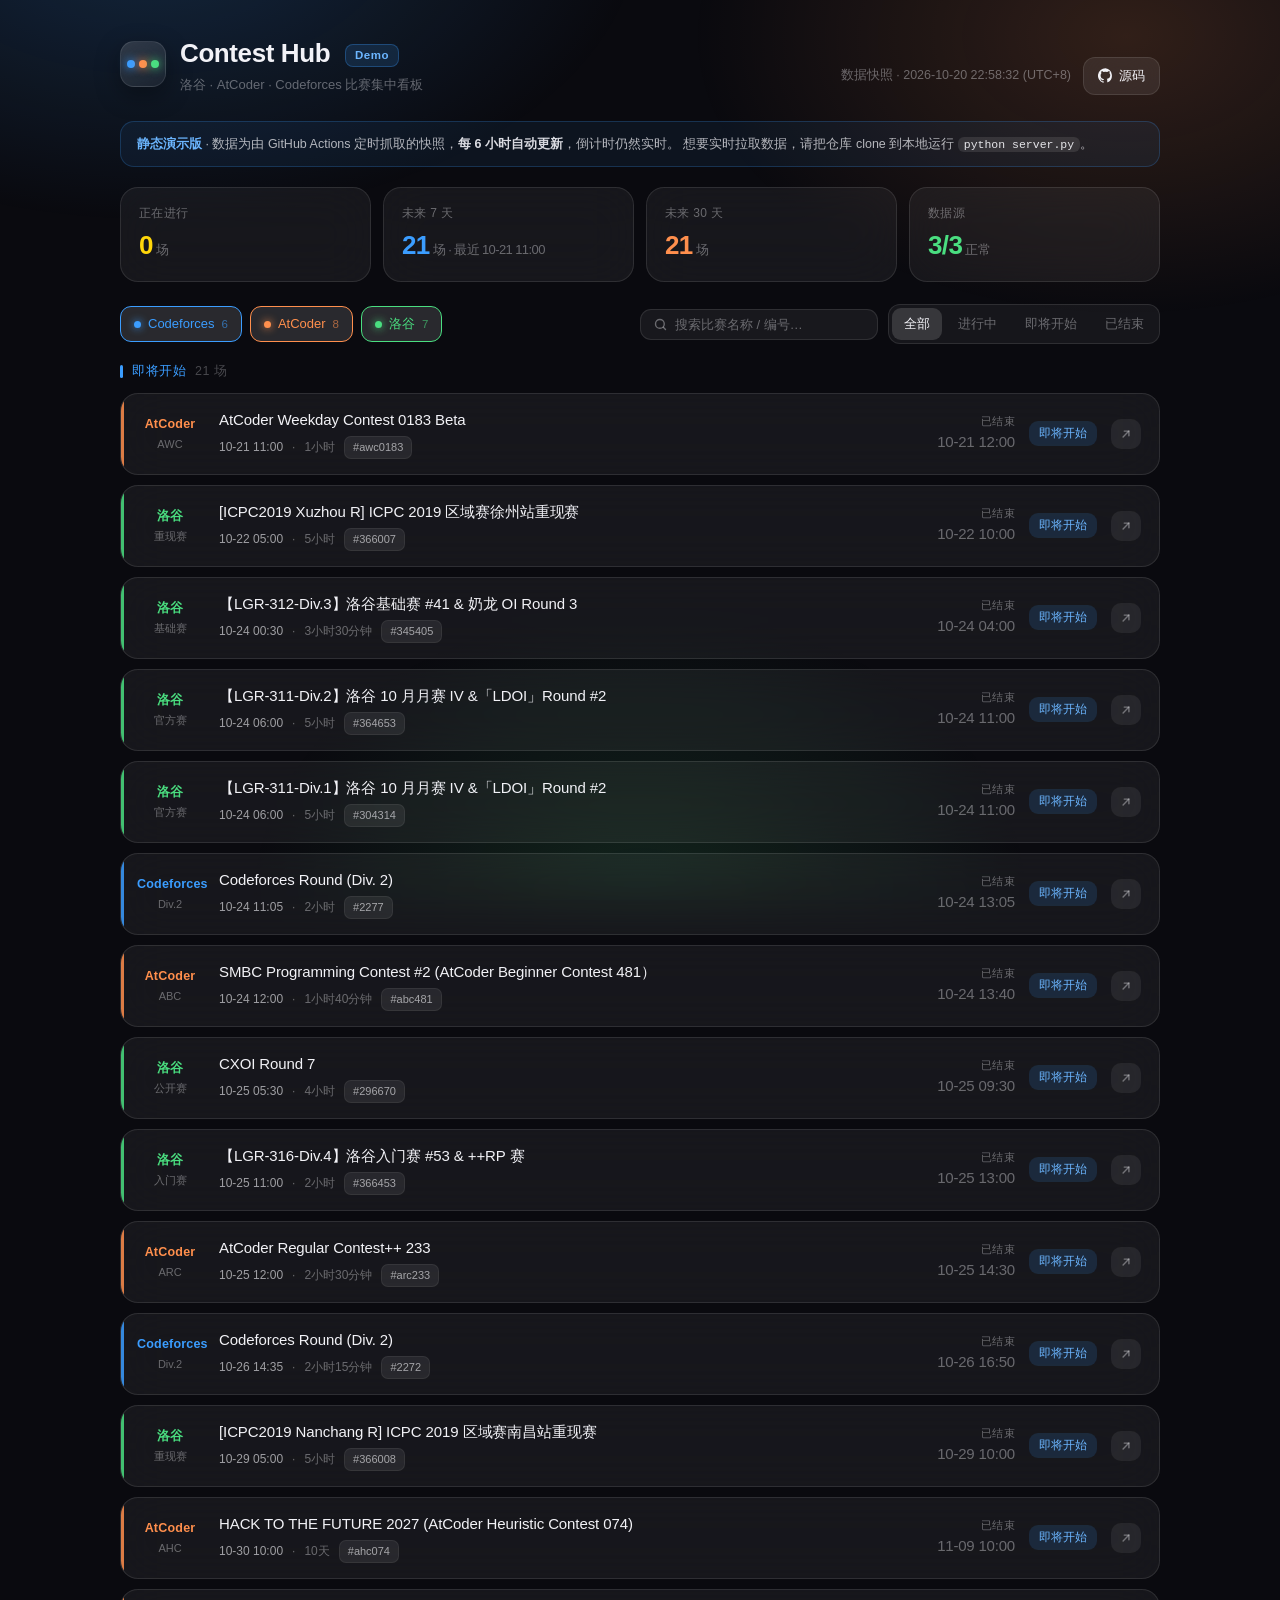
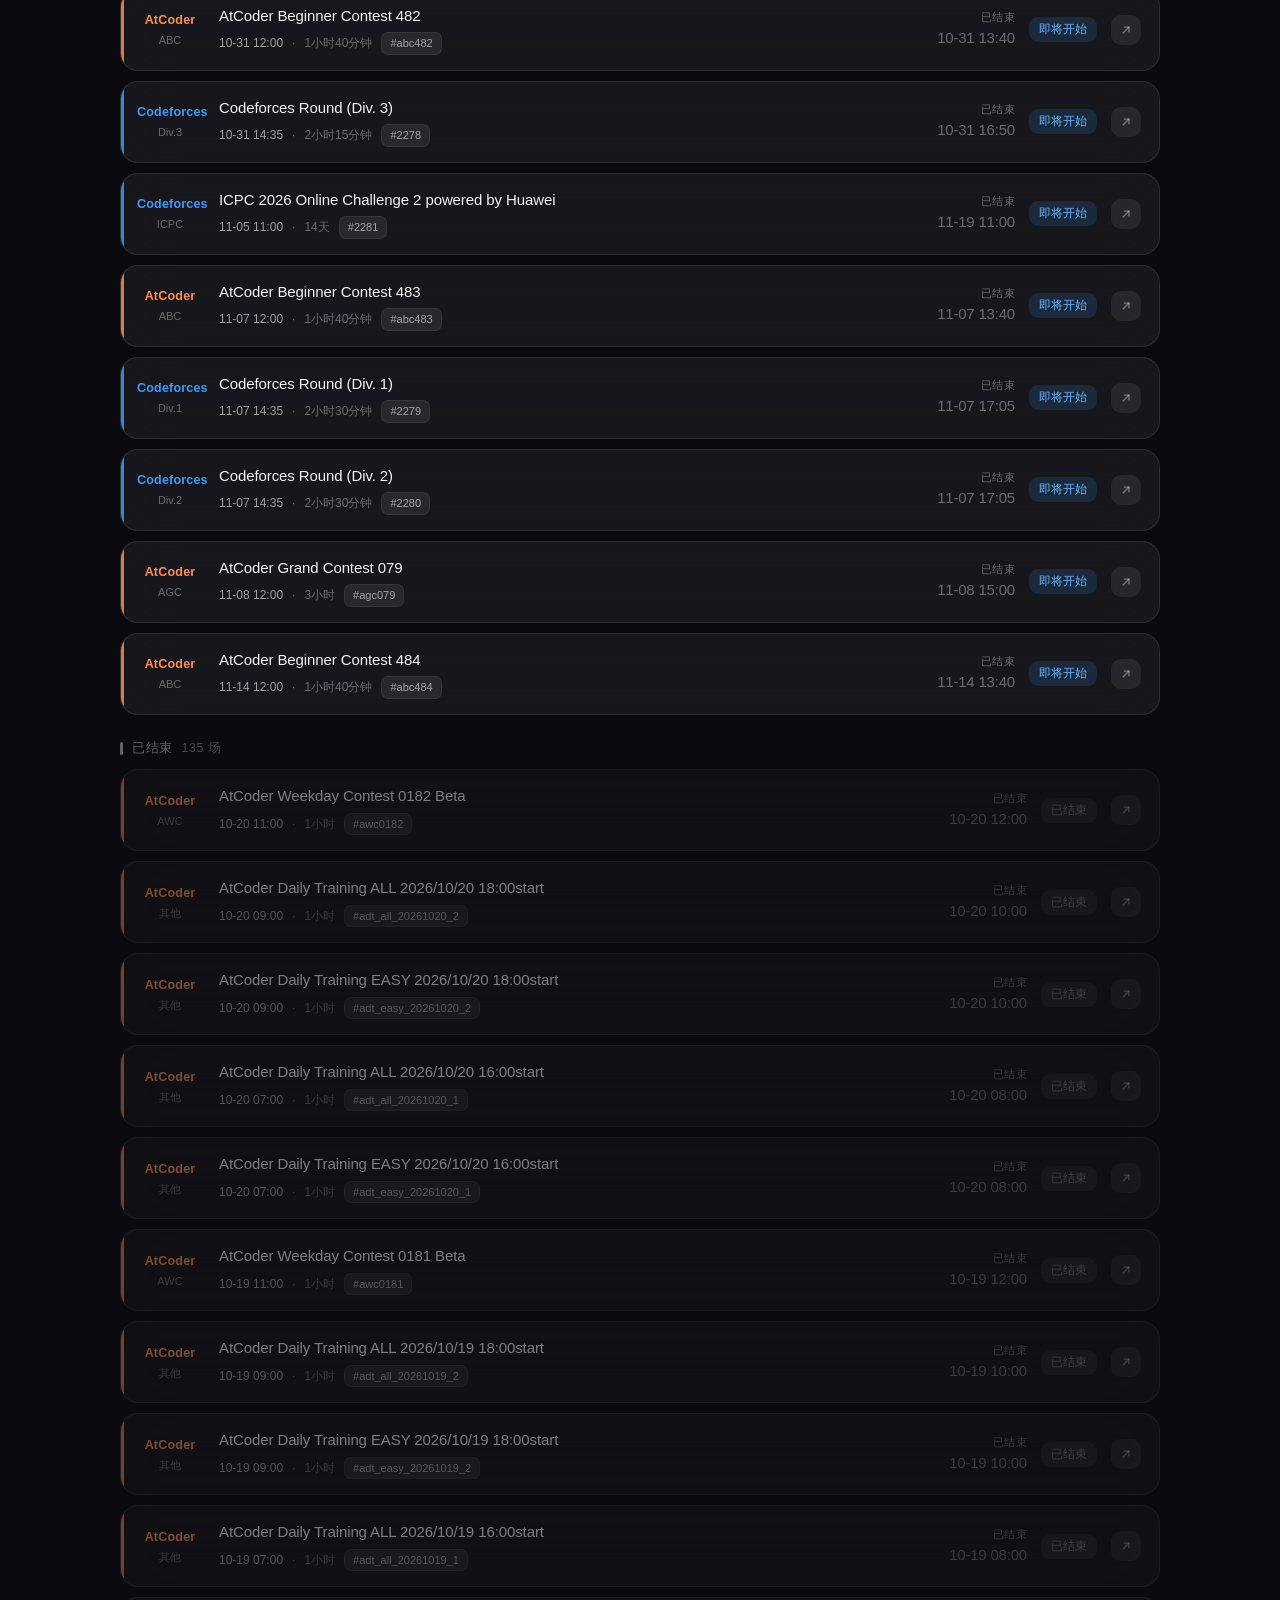
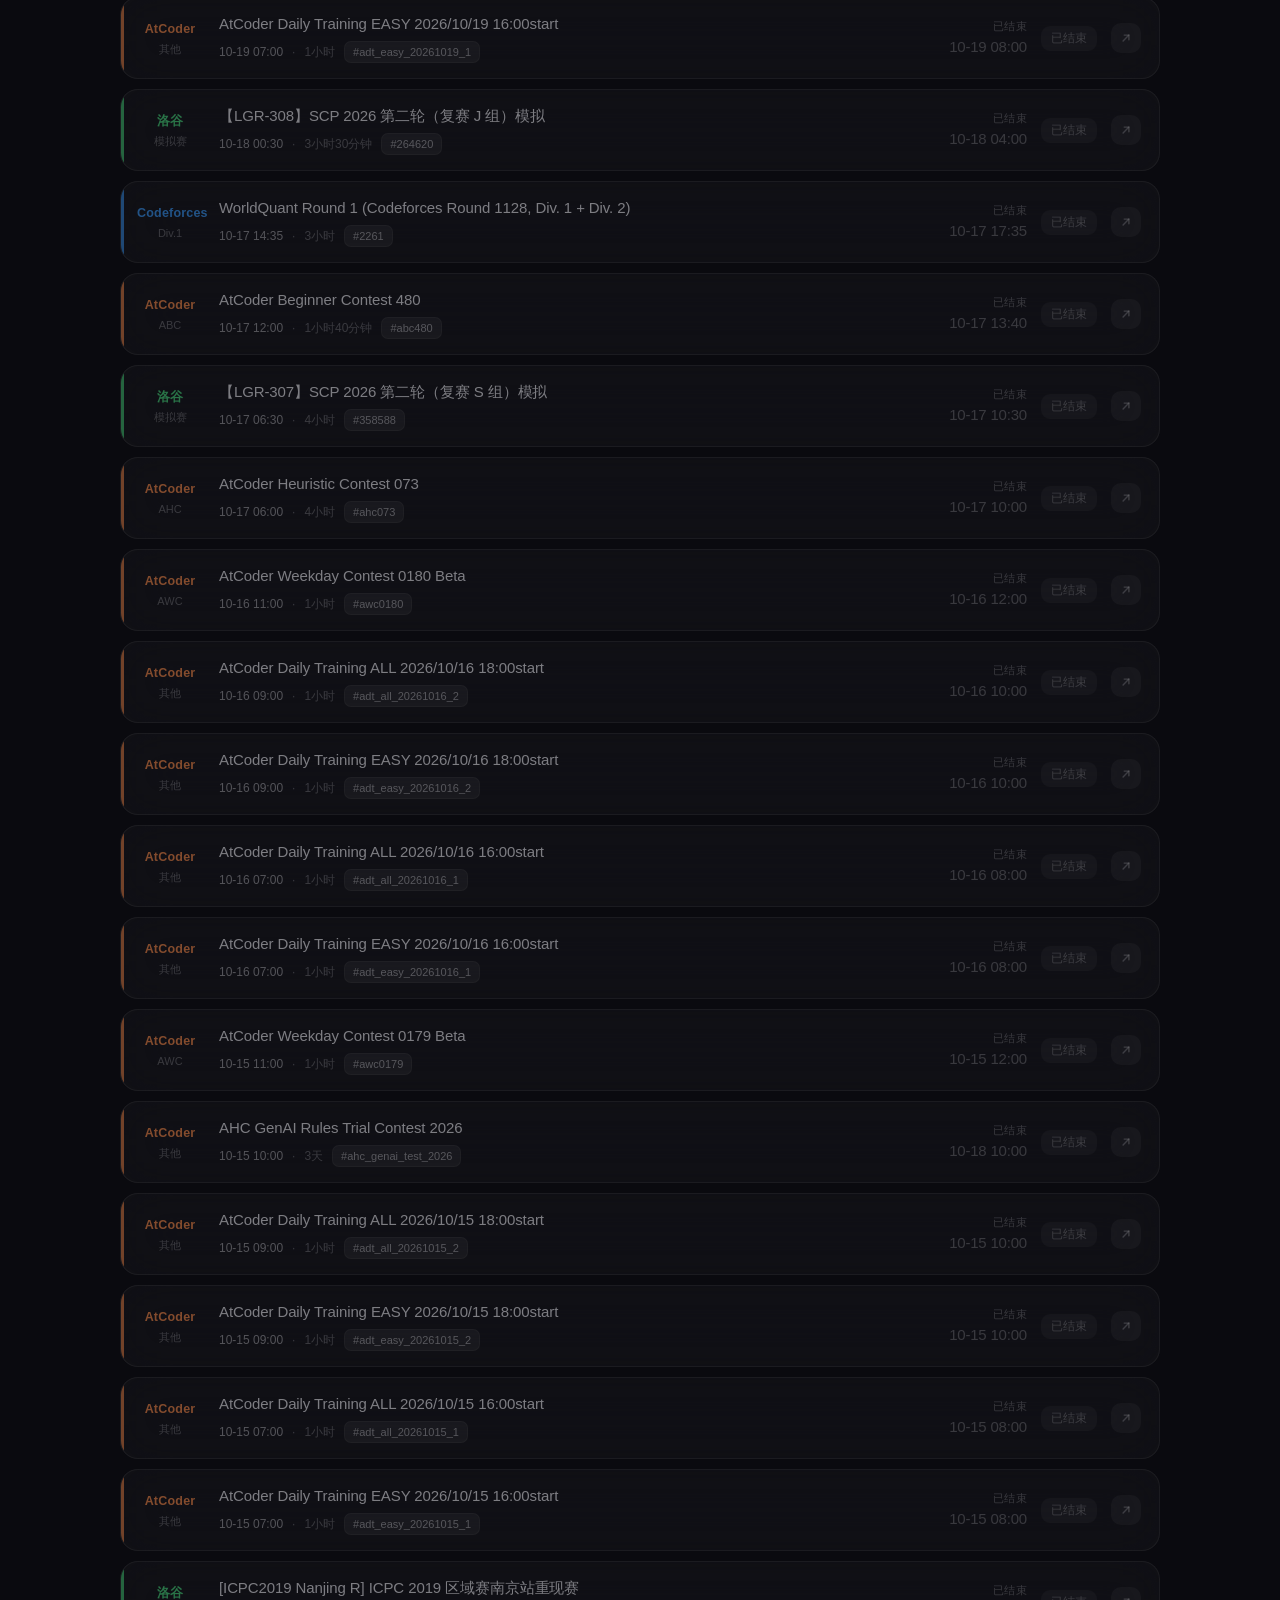
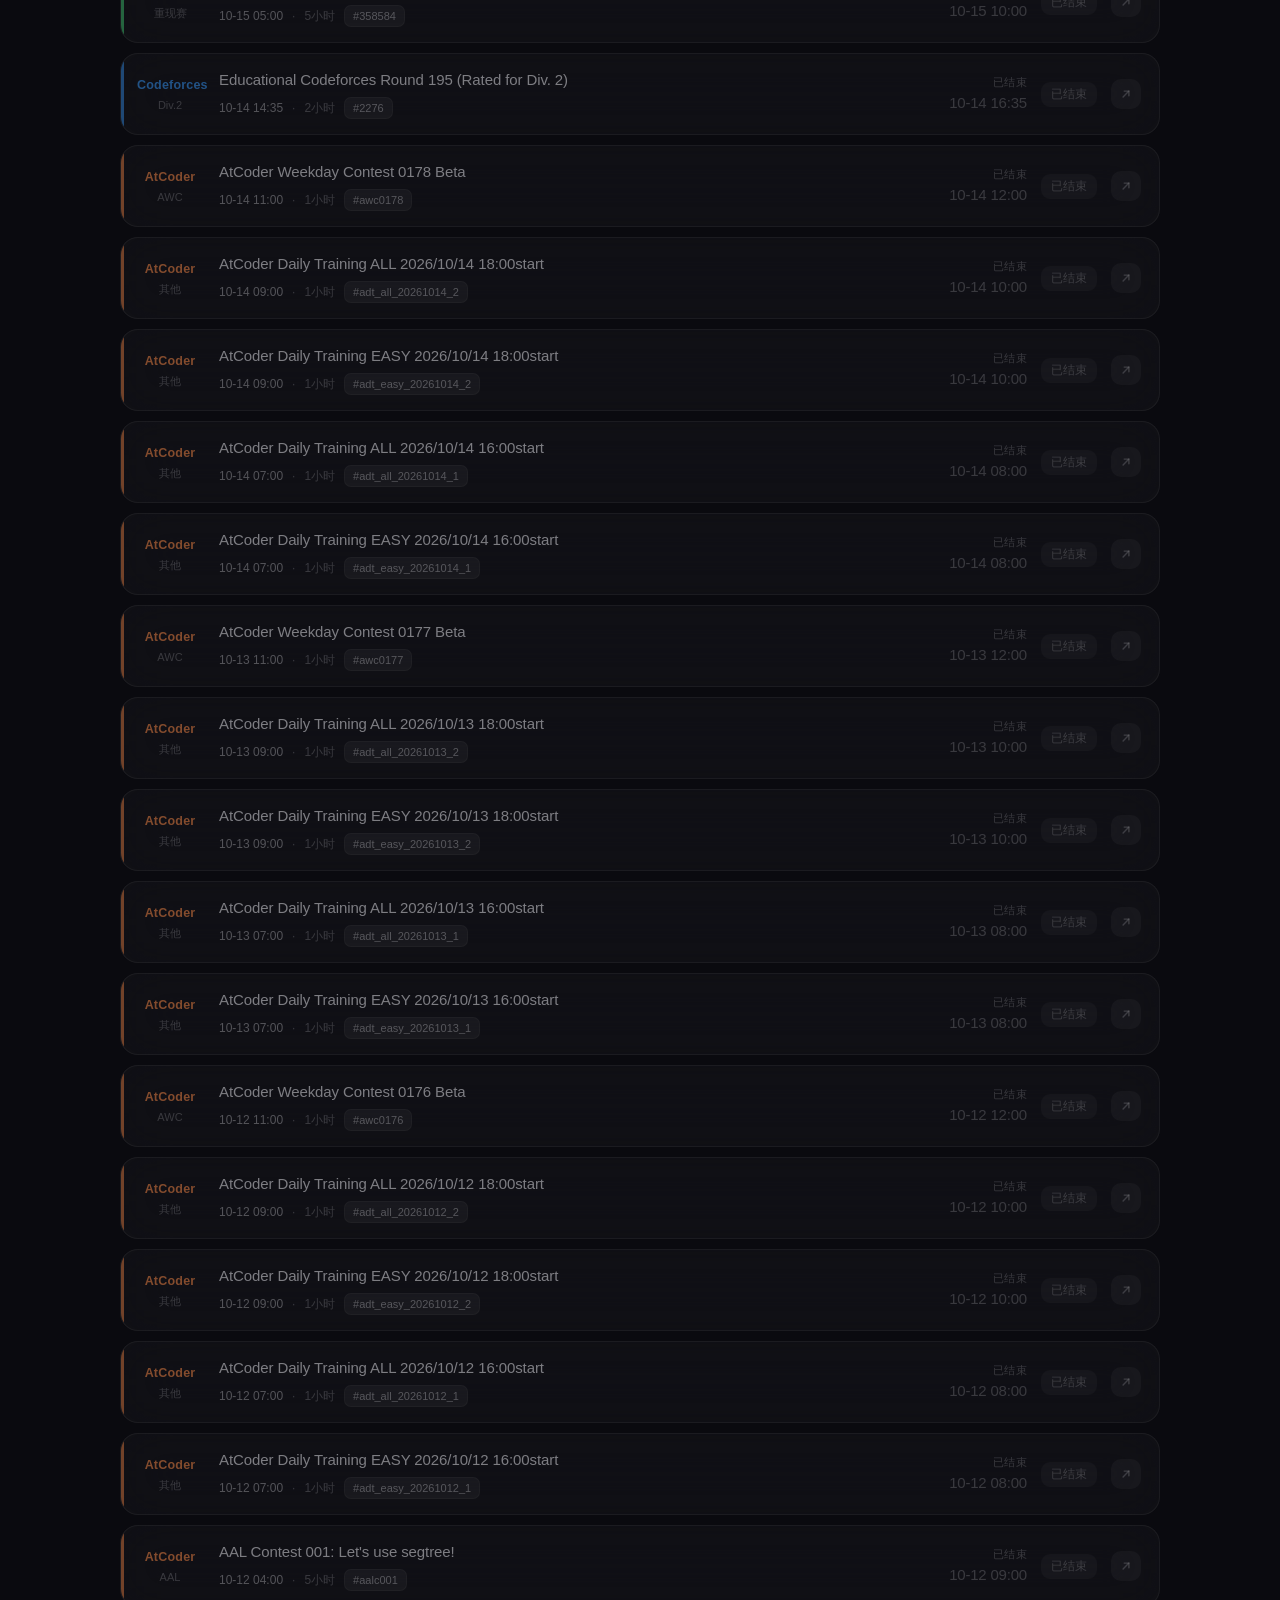
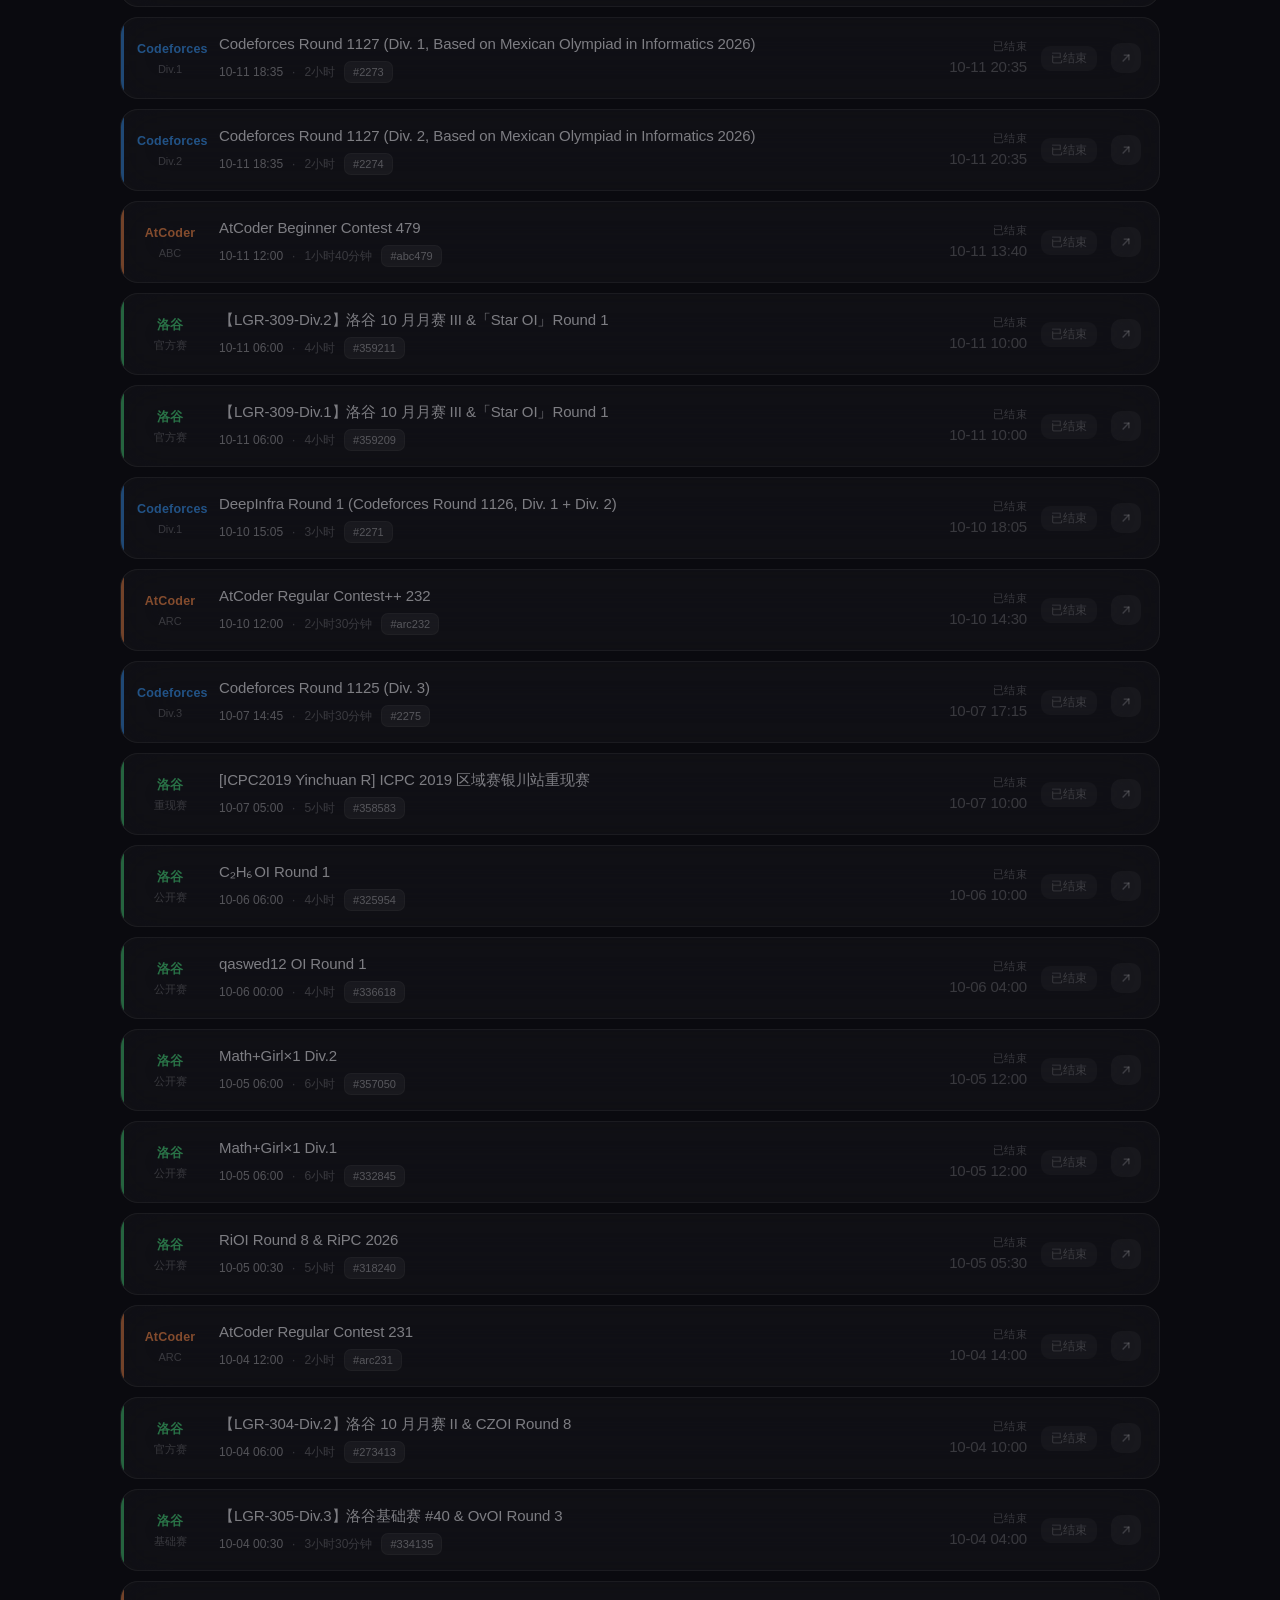
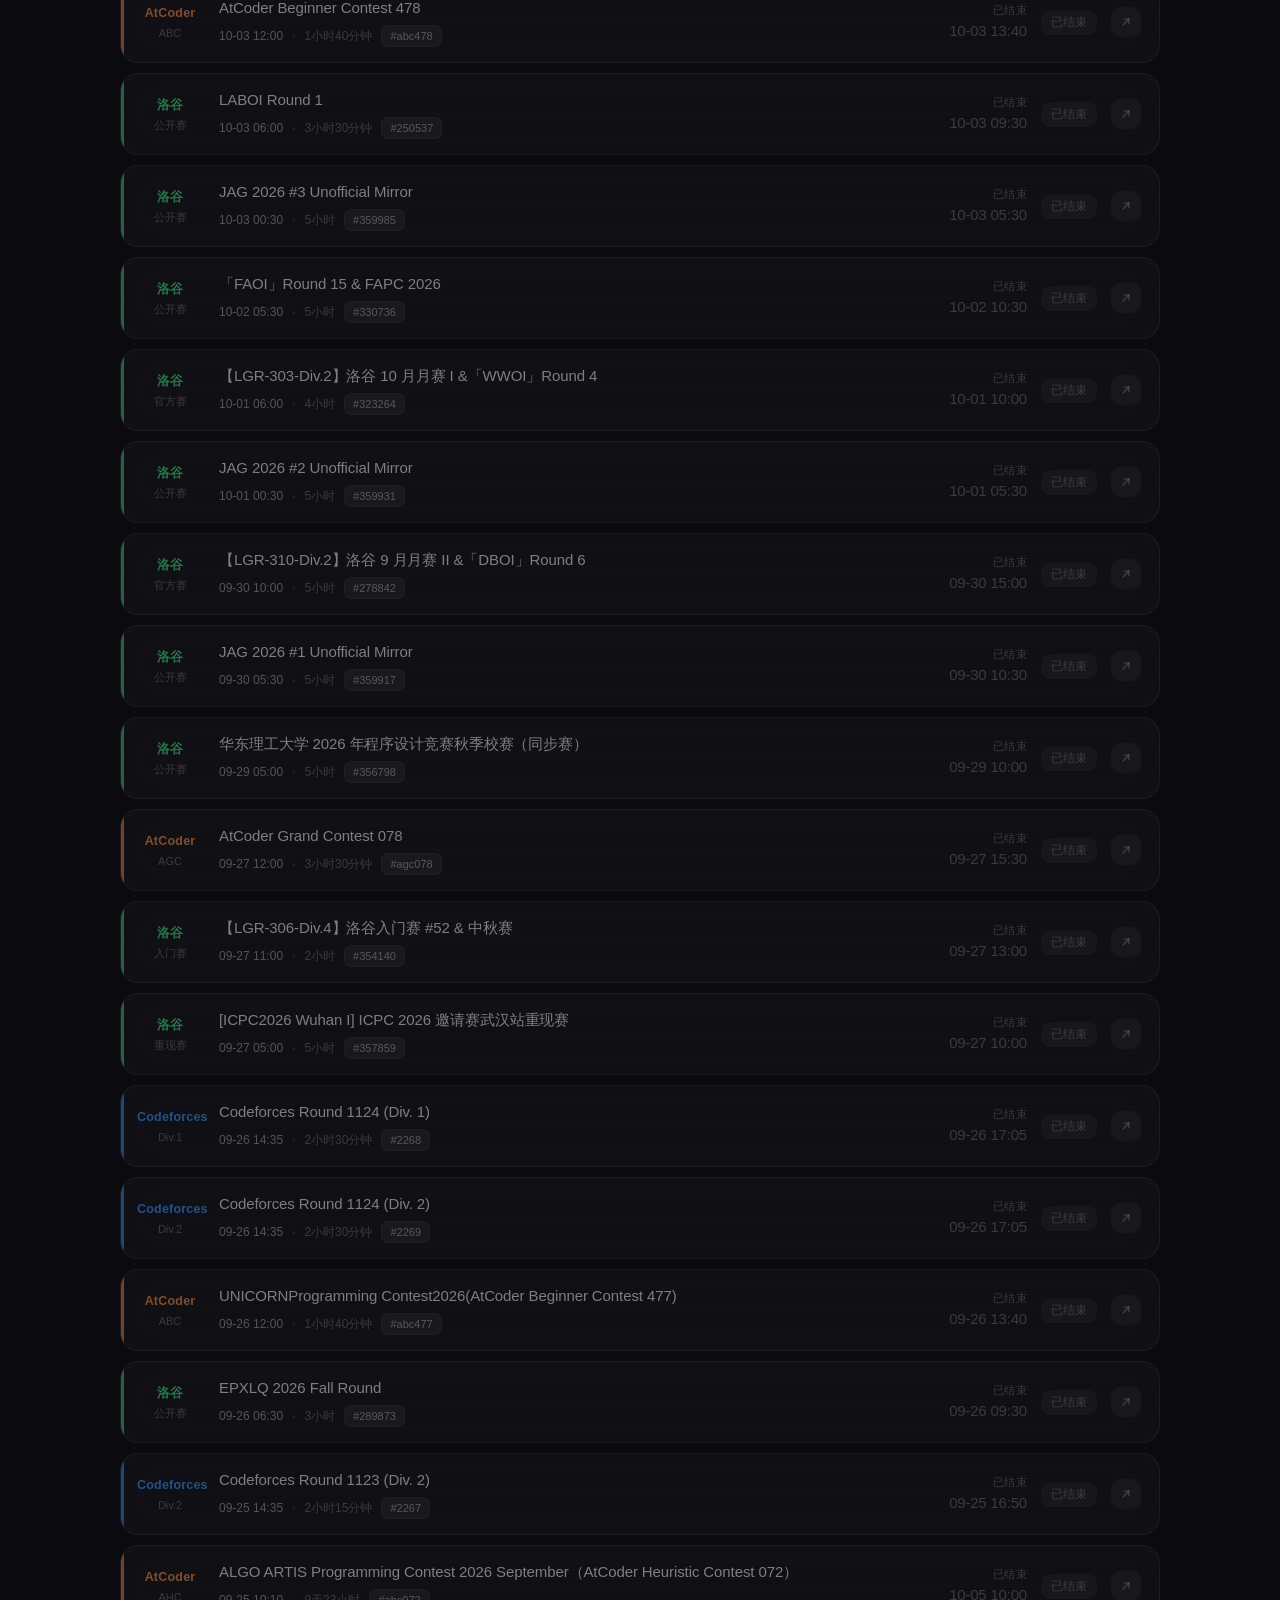
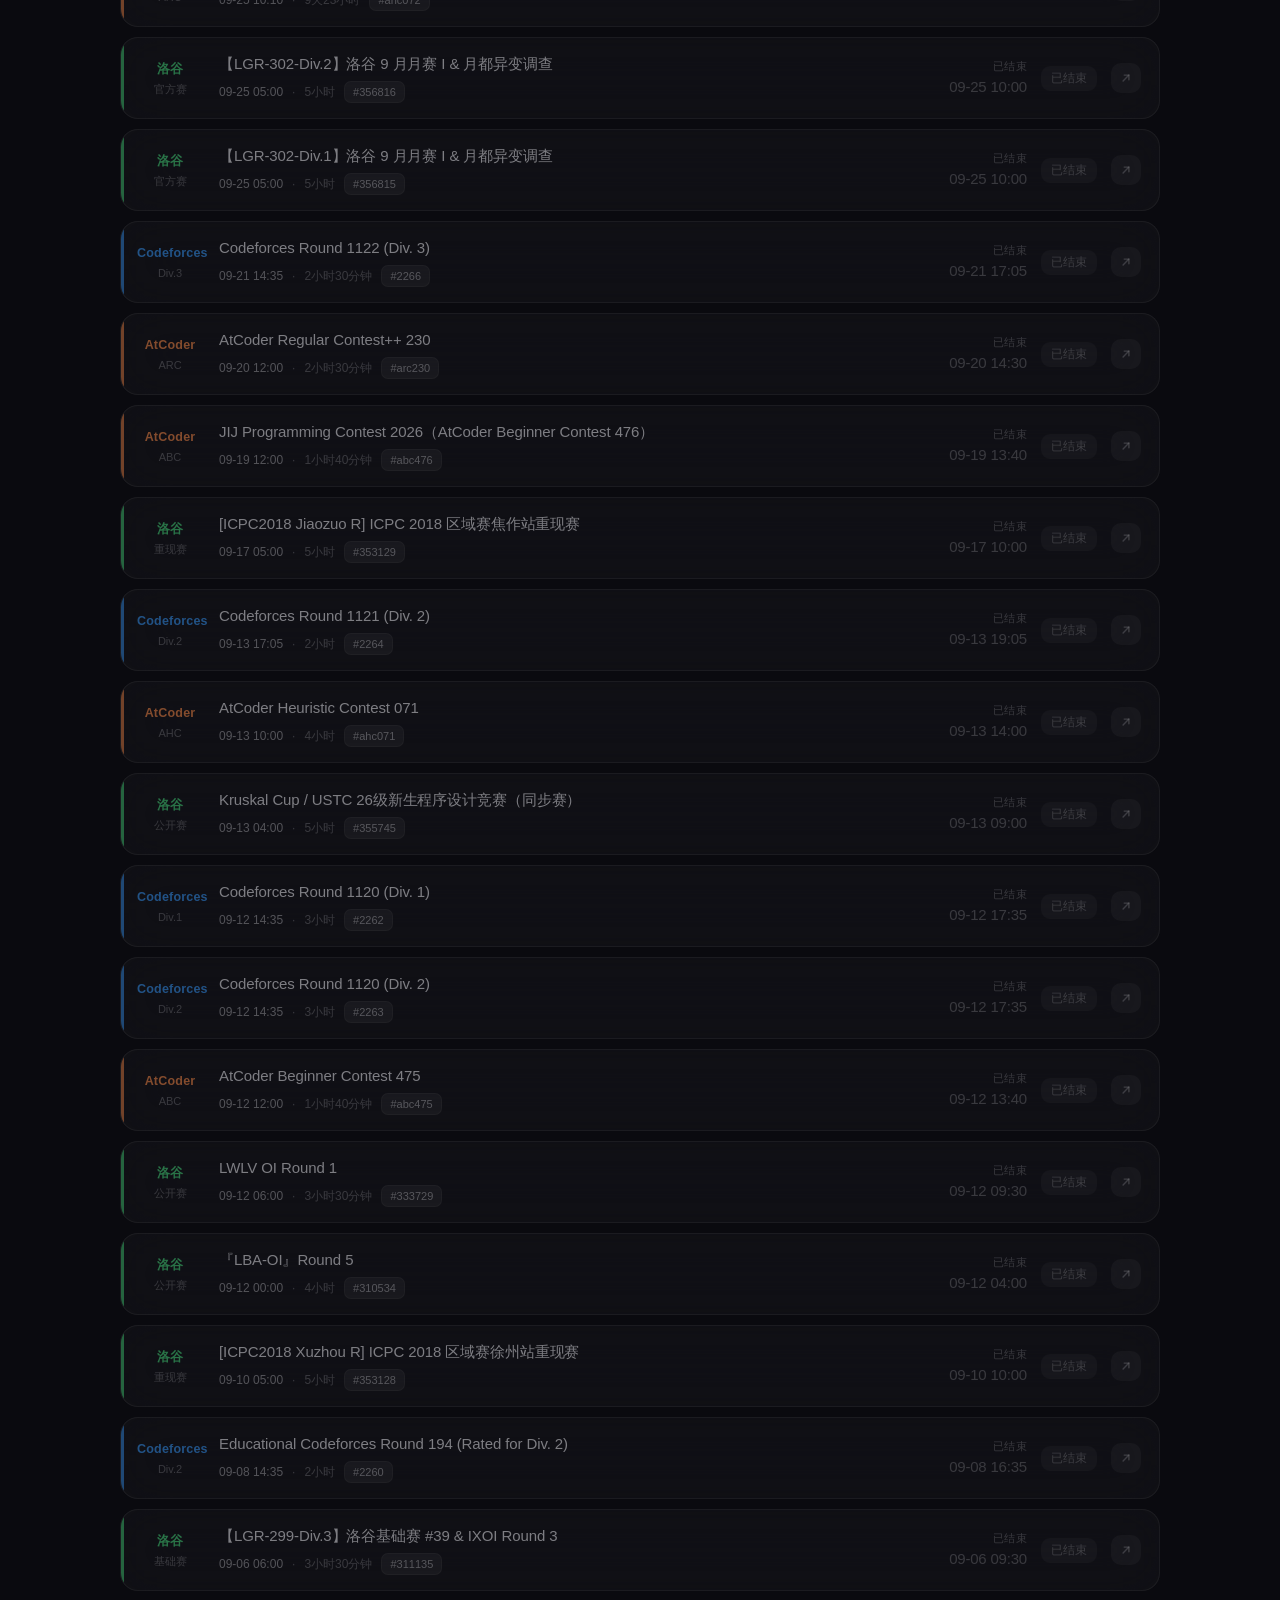
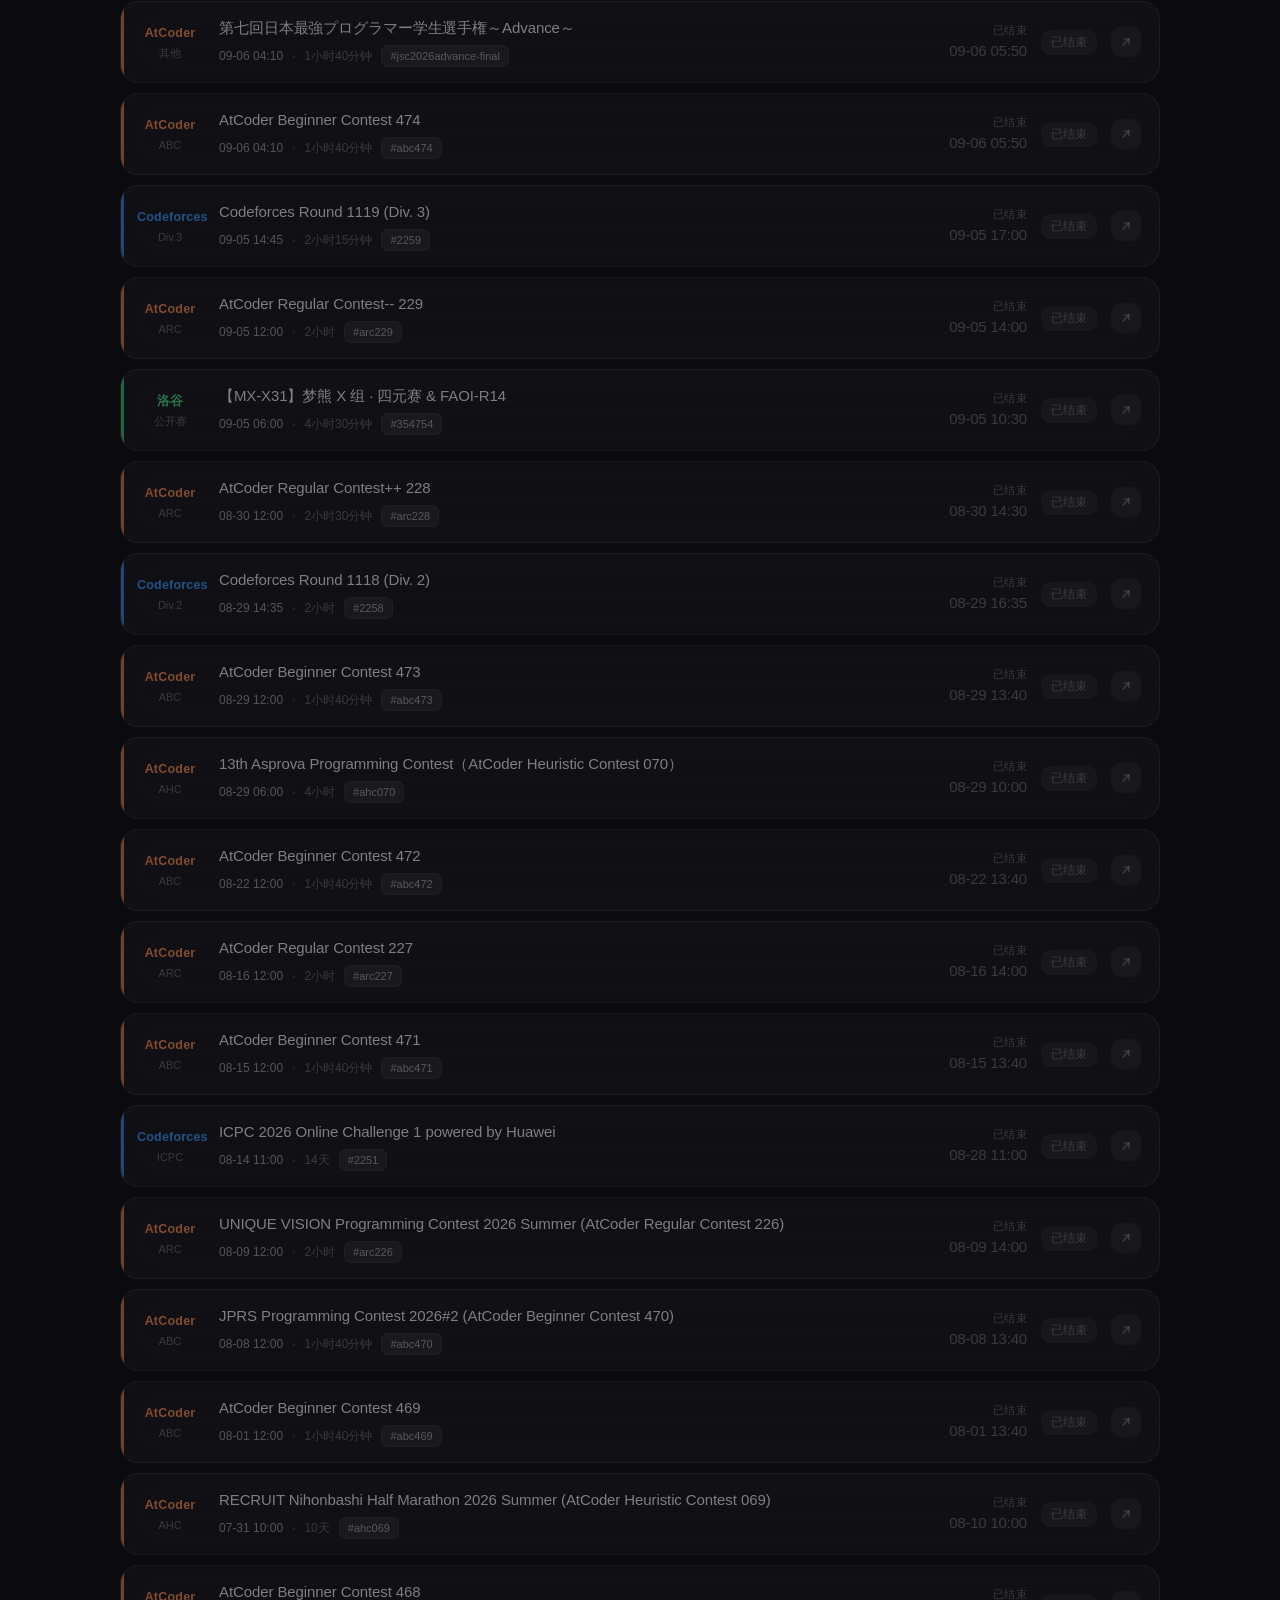
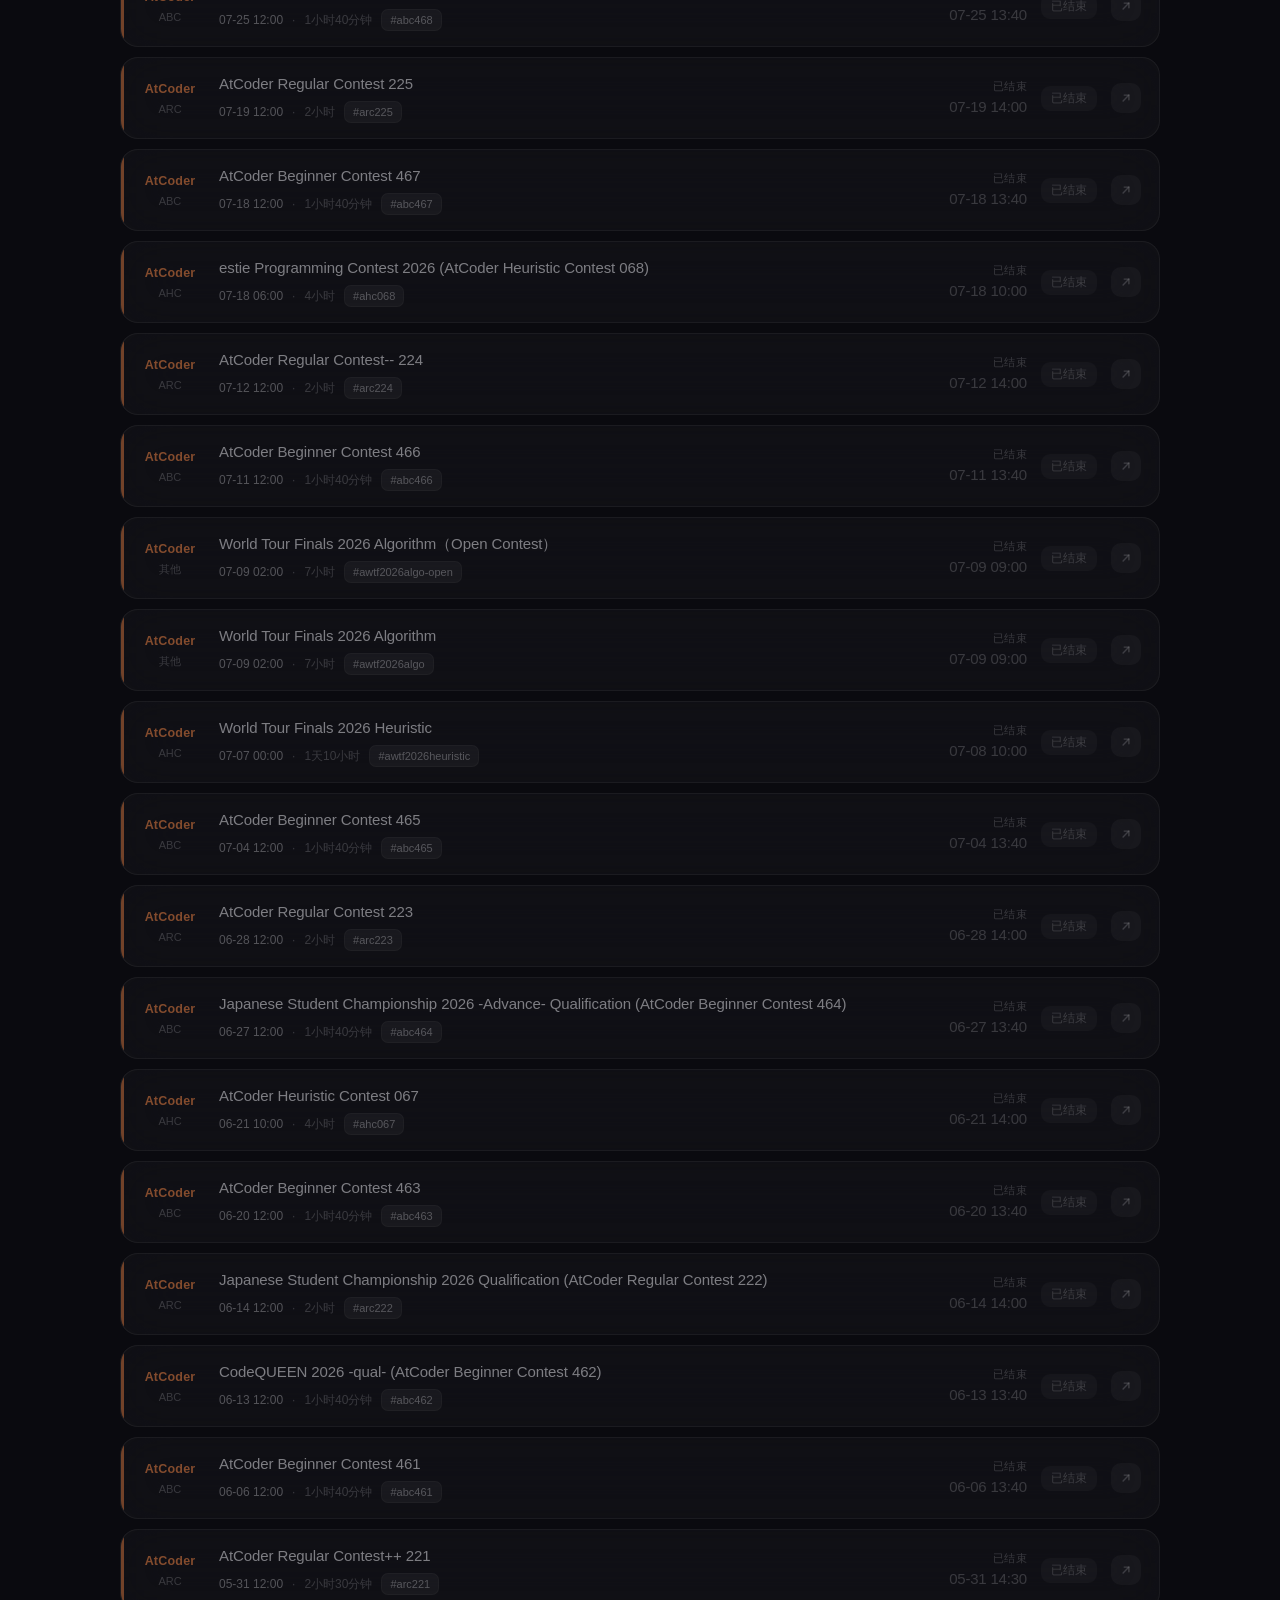
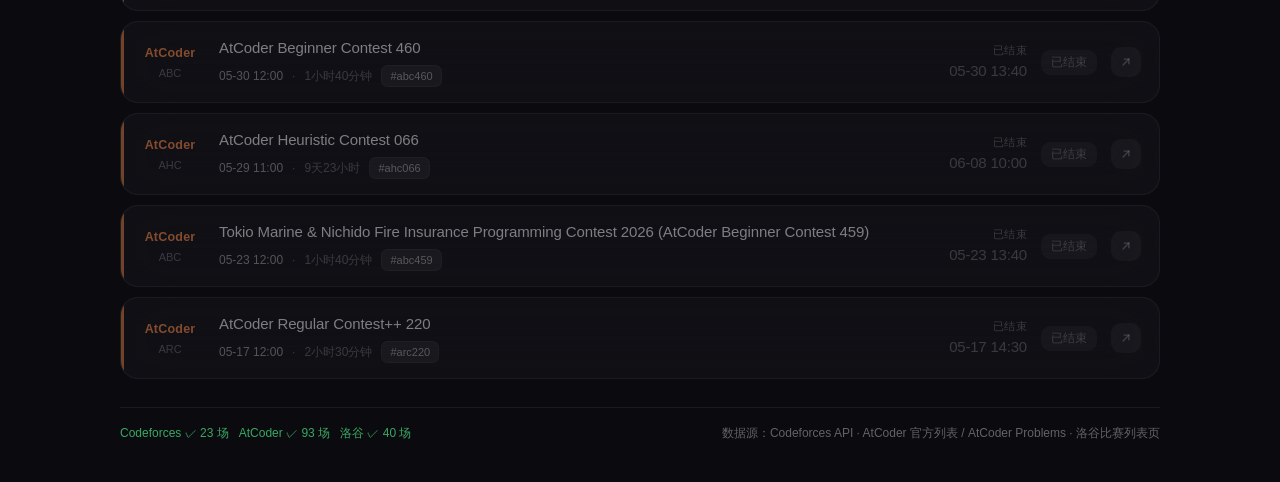
==== docs/index.html @ 39647953 "feat: 抽出 fetchers.py、新增静态演示页与 Release 自动化 - 抓取逻辑抽到 fetchers.py，server.py 只保留 FastAPI 层 - 新增 export_s" ====
<!DOCTYPE html>
<html lang="zh-CN">
<head>
<meta charset="UTF-8">
<meta name="viewport" content="width=device-width, initial-scale=1, maximum-scale=1">
<title>Contest Hub · Demo（洛谷 / AtCoder / Codeforces 比赛一览）</title>
<link rel="stylesheet" href="style.css">
</head>
<body>
<div class="bg-glow"></div>

<div class="app">
  <header class="hd">
    <div class="brand">
      <div class="logo">
        <span class="dot cf"></span><span class="dot ac"></span><span class="dot lg"></span>
      </div>
      <div class="title-wrap">
        <h1>Contest Hub <span class="demo-tag">Demo</span></h1>
        <p class="sub">洛谷 · AtCoder · Codeforces 比赛集中看板</p>
      </div>
    </div>
    <div class="hd-right">
      <div class="updated">数据快照 · <span id="updated">—</span></div>
      <a class="btn-refresh" href="https://github.com/yueliangeruanshi/contest-hub" target="_blank" rel="noopener">
        <svg viewBox="0 0 24 24" width="15" height="15" fill="currentColor">
          <path d="M12 .3a12 12 0 0 0-3.8 23.4c.6.1.8-.3.8-.6v-2c-3.3.7-4-1.6-4-1.6-.6-1.4-1.4-1.8-1.4-1.8-1-.7 0-.7 0-.7 1.2 0 1.9 1.2 1.9 1.2 1 1.8 2.8 1.3 3.5 1 0-.8.4-1.3.7-1.6-2.7-.3-5.5-1.3-5.5-6 0-1.2.5-2.3 1.2-3.1-.1-.4-.5-1.6.1-3.2 0 0 1-.3 3.3 1.2a11.5 11.5 0 0 1 6 0C17.3 4.7 18.3 5 18.3 5c.6 1.6.2 2.8.1 3.2a4.5 4.5 0 0 1 1.2 3.1c0 4.7-2.8 5.7-5.5 6 .4.4.7 1 .7 2v3c0 .3.2.7.8.6A12 12 0 0 0 12 .3"/>
        </svg>
        <span>源码</span>
      </a>
    </div>
  </header>

  <div class="notice">
    <strong>静态演示版</strong> · 数据为由 GitHub Actions 定时抓取的快照，<b>每 6 小时自动更新</b>，倒计时仍然实时。
    想要实时拉取数据，请把仓库 clone 到本地运行 <code>python server.py</code>。
  </div>

  <section class="stats" id="stats"></section>

  <section class="filters">
    <div class="chips" id="platformChips"></div>
    <div class="right-tools">
      <div class="search">
        <svg viewBox="0 0 24 24" width="15" height="15" fill="none" stroke="currentColor" stroke-width="2.2" stroke-linecap="round">
          <circle cx="11" cy="11" r="7"/><path d="M20 20l-3.5-3.5"/>
        </svg>
        <input id="search" type="text" placeholder="搜索比赛名称 / 编号…" autocomplete="off">
      </div>
      <div class="tabs" id="statusTabs"></div>
    </div>
  </section>

  <main id="list" class="list"></main>

  <footer class="ft">
    <span id="srcStatus"></span>
    <span class="tip">数据源：Codeforces API · AtCoder 官方列表 / AtCoder Problems · 洛谷比赛列表页</span>
  </footer>
</div>

<script src="app.js"></script>
</body>
</html>
---- docs/style.css ----
:root{
  --bg:#0a0a0f;
  --card:rgba(255,255,255,.055);
  --card-h:rgba(255,255,255,.09);
  --line:rgba(255,255,255,.10);
  --tx:#f2f2f7;
  --tx2:rgba(242,242,247,.62);
  --tx3:rgba(242,242,247,.38);
  --cf:#3b9dff;
  --ac:#ff8f4d;
  --lg:#4ade80;
  --up:#3b9dff;
  --run:#ffd60a;
  --fin:rgba(255,255,255,.30);
  --r:18px;
  --ease:cubic-bezier(.22,1,.36,1);
}
*{box-sizing:border-box;margin:0;padding:0;-webkit-font-smoothing:antialiased}
html,body{min-height:100%}
body{
  background:var(--bg);color:var(--tx);
  font-family:-apple-system,BlinkMacSystemFont,"SF Pro SC","PingFang SC","Helvetica Neue",Arial,sans-serif;
  font-size:15px;line-height:1.5;padding:0 0 40px;
  overflow-x:hidden;
}
.bg-glow{
  position:fixed;inset:0;z-index:-1;pointer-events:none;
  background:
    radial-gradient(700px 420px at 12% -8%, rgba(59,157,255,.20), transparent 70%),
    radial-gradient(620px 400px at 88% 4%, rgba(255,143,77,.16), transparent 70%),
    radial-gradient(560px 420px at 50% 100%, rgba(74,222,128,.12), transparent 70%);
}
.app{max-width:1080px;margin:0 auto;padding:34px 20px 0}

/* header */
.hd{display:flex;align-items:flex-end;justify-content:space-between;gap:16px;flex-wrap:wrap;margin-bottom:26px}
.brand{display:flex;align-items:center;gap:14px}
.logo{
  width:46px;height:46px;border-radius:14px;display:flex;align-items:center;justify-content:center;gap:4px;
  background:linear-gradient(150deg,rgba(255,255,255,.14),rgba(255,255,255,.05));
  border:1px solid var(--line);backdrop-filter:blur(20px);
  box-shadow:0 8px 24px rgba(0,0,0,.35);
}
.dot{width:8px;height:8px;border-radius:50%;display:block}
.dot.cf{background:var(--cf);box-shadow:0 0 10px var(--cf)}
.dot.ac{background:var(--ac);box-shadow:0 0 10px var(--ac)}
.dot.lg{background:var(--lg);box-shadow:0 0 10px var(--lg)}
h1{font-size:26px;font-weight:650;letter-spacing:-.4px}
.sub{color:var(--tx3);font-size:13px;margin-top:2px}
.hd-right{display:flex;align-items:center;gap:12px}
.updated{color:var(--tx3);font-size:12.5px}
.btn-refresh{
  display:flex;align-items:center;gap:6px;cursor:pointer;
  background:rgba(255,255,255,.08);border:1px solid var(--line);color:var(--tx);
  padding:8px 14px;border-radius:12px;font-size:13px;font-family:inherit;
  backdrop-filter:blur(20px);transition:all .35s var(--ease);
}
.btn-refresh:hover{background:rgba(255,255,255,.15);transform:translateY(-1px)}
.btn-refresh:active{transform:scale(.96)}
.btn-refresh.spin svg{animation:spin .8s linear infinite}
@keyframes spin{to{transform:rotate(360deg)}}

/* demo-only */
.demo-tag{
  display:inline-block;vertical-align:middle;margin-left:8px;padding:2px 9px;border-radius:8px;
  font-size:11.5px;font-weight:600;letter-spacing:.5px;color:#6cb6ff;
  background:rgba(59,157,255,.14);border:1px solid rgba(59,157,255,.3);
}
.notice{
  background:rgba(59,157,255,.07);border:1px solid rgba(59,157,255,.22);
  border-radius:14px;padding:12px 16px;margin-bottom:20px;
  font-size:12.5px;line-height:1.65;color:rgba(242,242,247,.72);
}
.notice strong{color:#6cb6ff;font-weight:600}
.notice b{color:rgba(242,242,247,.9)}
.notice code{
  background:rgba(255,255,255,.10);padding:1px 6px;border-radius:6px;
  font-family:"SF Mono",Menlo,monospace;font-size:11.5px;color:#e6e6ea;
}
.btn-refresh{text-decoration:none}

/* stats */
.stats{display:grid;grid-template-columns:repeat(4,1fr);gap:12px;margin-bottom:22px}
.stat{
  background:var(--card);border:1px solid var(--line);border-radius:var(--r);
  padding:16px 18px;backdrop-filter:blur(24px);
  transition:all .35s var(--ease);
}
.stat:hover{background:var(--card-h);transform:translateY(-2px)}
.stat .k{font-size:12px;color:var(--tx3);letter-spacing:.3px}
.stat .v{font-size:26px;font-weight:640;margin-top:4px;letter-spacing:-.6px}
.stat .v small{font-size:13px;font-weight:500;color:var(--tx3);margin-left:3px}
.stat.c-cf .v{color:var(--cf)} .stat.c-ac .v{color:var(--ac)} .stat.c-lg .v{color:var(--lg)}
.stat.c-run .v{color:var(--run)}

/* filters */
.filters{display:flex;align-items:center;justify-content:space-between;gap:14px;flex-wrap:wrap;margin-bottom:18px}
.chips{display:flex;gap:8px;flex-wrap:wrap}
.chip{
  display:flex;align-items:center;gap:7px;padding:7px 13px;border-radius:11px;cursor:pointer;
  background:rgba(255,255,255,.05);border:1px solid var(--line);color:var(--tx2);
  font-size:13px;transition:all .3s var(--ease);user-select:none;
}
.chip:hover{background:rgba(255,255,255,.10)}
.chip .sw{width:7px;height:7px;border-radius:50%;background:currentColor;opacity:.55}
.chip.on{background:rgba(255,255,255,.13);border-color:currentColor;color:var(--tx)}
.chip.on .sw{opacity:1;box-shadow:0 0 8px currentColor}
.chip[data-p="codeforces"].on{color:var(--cf)} .chip[data-p="codeforces"] .sw{background:var(--cf)}
.chip[data-p="atcoder"].on{color:var(--ac)} .chip[data-p="atcoder"] .sw{background:var(--ac)}
.chip[data-p="luogu"].on{color:var(--lg)} .chip[data-p="luogu"] .sw{background:var(--lg)}
.right-tools{display:flex;align-items:center;gap:10px;flex-wrap:wrap}
.search{
  display:flex;align-items:center;gap:7px;background:rgba(255,255,255,.06);
  border:1px solid var(--line);border-radius:11px;padding:7px 12px;color:var(--tx3);
  transition:all .3s var(--ease);
}
.search:focus-within{border-color:rgba(255,255,255,.28);background:rgba(255,255,255,.10)}
.search input{background:none;border:none;outline:none;color:var(--tx);font-size:13px;font-family:inherit;width:190px}
.search input::placeholder{color:var(--tx3)}
.tabs{display:flex;gap:4px;background:rgba(255,255,255,.05);border:1px solid var(--line);border-radius:12px;padding:3px}
.tab{
  padding:6px 12px;border-radius:9px;font-size:13px;color:var(--tx3);cursor:pointer;
  transition:all .3s var(--ease);user-select:none;white-space:nowrap;
}
.tab:hover{color:var(--tx2)}
.tab.on{background:rgba(255,255,255,.14);color:var(--tx)}

/* list */
.list{display:flex;flex-direction:column;gap:10px}
.group-title{
  display:flex;align-items:center;gap:9px;margin:14px 0 2px;
  font-size:12.5px;color:var(--tx3);letter-spacing:.5px;
}
.group-title:first-child{margin-top:0}
.group-title .bar{width:3px;height:13px;border-radius:2px;background:currentColor}
.group-title .n{color:var(--tx3);opacity:.7}

.card{
  position:relative;display:flex;align-items:center;gap:16px;
  background:var(--card);border:1px solid var(--line);border-radius:var(--r);
  padding:15px 18px 15px 16px;backdrop-filter:blur(24px);overflow:hidden;
  transition:all .35s var(--ease);text-decoration:none;color:inherit;
}
.card::before{
  content:"";position:absolute;left:0;top:0;bottom:0;width:3px;background:var(--pc);
  opacity:.85;
}
.card:hover{background:var(--card-h);transform:translateY(-2px);border-color:rgba(255,255,255,.2);box-shadow:0 10px 30px rgba(0,0,0,.32)}
.card.running{border-color:rgba(255,214,10,.4);box-shadow:0 0 0 1px rgba(255,214,10,.12),0 6px 24px rgba(255,214,10,.06)}
.card.finished{opacity:.5}
.card.finished:hover{opacity:.85}

.plat{
  flex:0 0 auto;width:66px;text-align:center;
}
.plat .nm{font-size:12.5px;font-weight:600;color:var(--pc);letter-spacing:.2px}
.plat .ty{font-size:11px;color:var(--tx3);margin-top:2px}
.mid{flex:1;min-width:0}
.mid .nm{
  font-size:15px;font-weight:520;letter-spacing:-.1px;margin-bottom:5px;
  overflow:hidden;text-overflow:ellipsis;white-space:nowrap;
}
.mid .meta{display:flex;align-items:center;gap:9px;flex-wrap:wrap;font-size:12px;color:var(--tx3)}
.mid .meta .t{color:var(--tx2)}
.tag{
  padding:2px 8px;border-radius:7px;font-size:11px;
  background:rgba(255,255,255,.08);color:var(--tx2);border:1px solid rgba(255,255,255,.06);
}
.right{flex:0 0 auto;display:flex;align-items:center;gap:14px}
.countdown{text-align:right;min-width:104px}
.countdown .lab{font-size:10.5px;color:var(--tx3);letter-spacing:.4px}
.countdown .val{
  font-size:15px;font-weight:600;letter-spacing:-.2px;margin-top:1px;
  font-variant-numeric:tabular-nums;
}
.countdown.up .val{color:var(--up)}
.countdown.run .val{color:var(--run)}
.countdown.fin .val{color:var(--tx3);font-weight:500}
.badge{
  display:flex;align-items:center;gap:5px;padding:4px 10px;border-radius:9px;font-size:11.5px;
  background:rgba(255,255,255,.07);color:var(--tx2);white-space:nowrap;
}
.badge.run{background:rgba(255,214,10,.14);color:#ffd60a}
.badge.up{background:rgba(59,157,255,.14);color:#6cb6ff}
.badge.fin{background:rgba(255,255,255,.06);color:var(--tx3)}
.badge .pulse{width:6px;height:6px;border-radius:50%;background:#ffd60a;animation:pulse 1.6s var(--ease) infinite}
@keyframes pulse{0%,100%{opacity:1;transform:scale(1)}50%{opacity:.35;transform:scale(.8)}}
.go{
  flex:0 0 auto;width:30px;height:30px;border-radius:10px;display:flex;align-items:center;justify-content:center;
  background:rgba(255,255,255,.07);color:var(--tx3);transition:all .3s var(--ease);
}
.card:hover .go{background:var(--pc);color:#0a0a0f;transform:translateX(2px)}

/* states */
.empty,.loading{
  text-align:center;padding:60px 20px;color:var(--tx3);font-size:14px;
}
.loading .spinner{
  width:22px;height:22px;border:2.5px solid rgba(255,255,255,.14);border-top-color:var(--cf);
  border-radius:50%;margin:0 auto 14px;animation:spin .8s linear infinite;
}
.err{
  background:rgba(255,90,90,.10);border:1px solid rgba(255,90,90,.28);color:#ff9d9d;
  border-radius:14px;padding:14px 16px;font-size:13px;margin-bottom:14px;
}
.ft{
  margin-top:28px;padding-top:16px;border-top:1px solid rgba(255,255,255,.07);
  display:flex;justify-content:space-between;gap:12px;flex-wrap:wrap;
  font-size:12px;color:var(--tx3);
}
.ft .src{display:flex;gap:10px;flex-wrap:wrap}
.ft .s-ok{color:rgba(74,222,128,.75)} .ft .s-bad{color:rgba(255,140,140,.85)}
.ft .s-warn{color:rgba(255,190,90,.9)}

@media(max-width:860px){
  .stats{grid-template-columns:repeat(2,1fr)}
  .right-tools{width:100%}
  .search input{width:100%}
  .search{flex:1}
}
@media(max-width:560px){
  .app{padding:22px 14px 0}
  .plat{width:56px}
  .card{gap:12px;padding:14px}
  .countdown{min-width:82px}
  .badge{display:none}
  h1{font-size:22px}
}
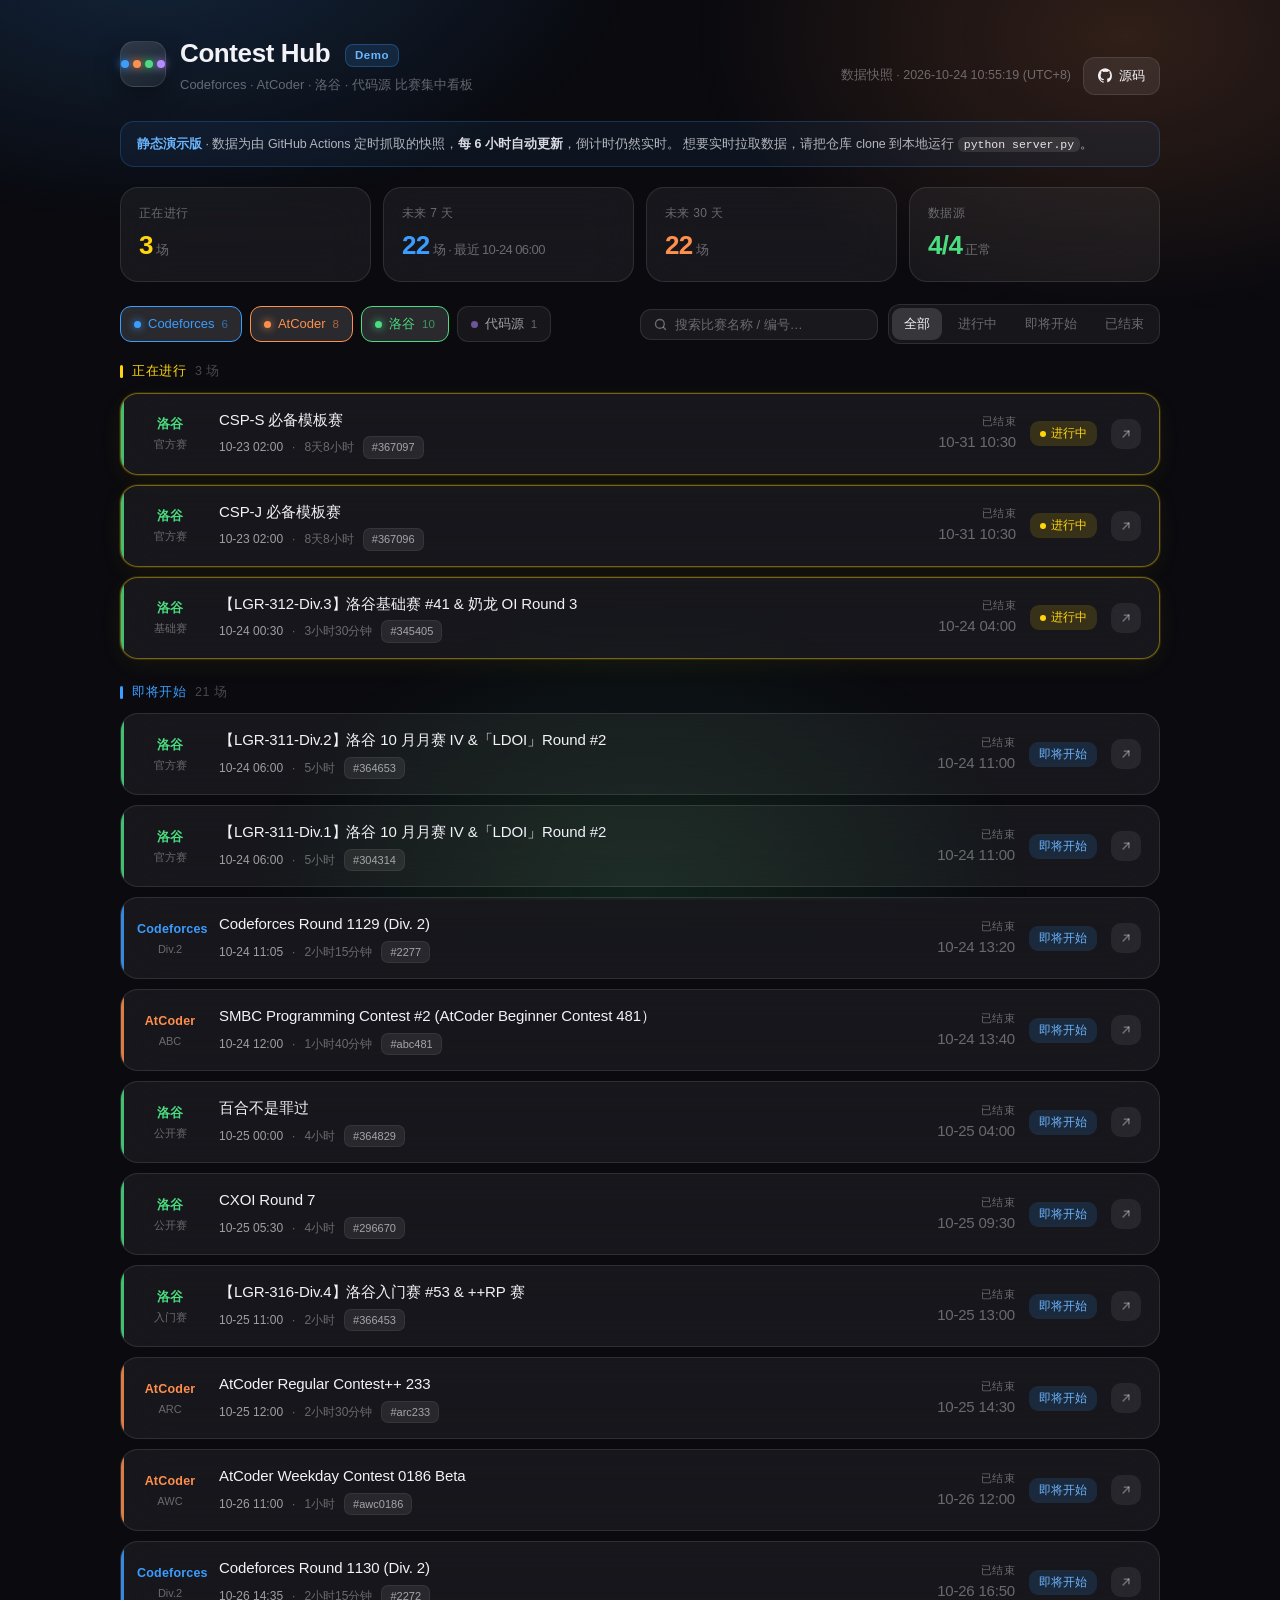
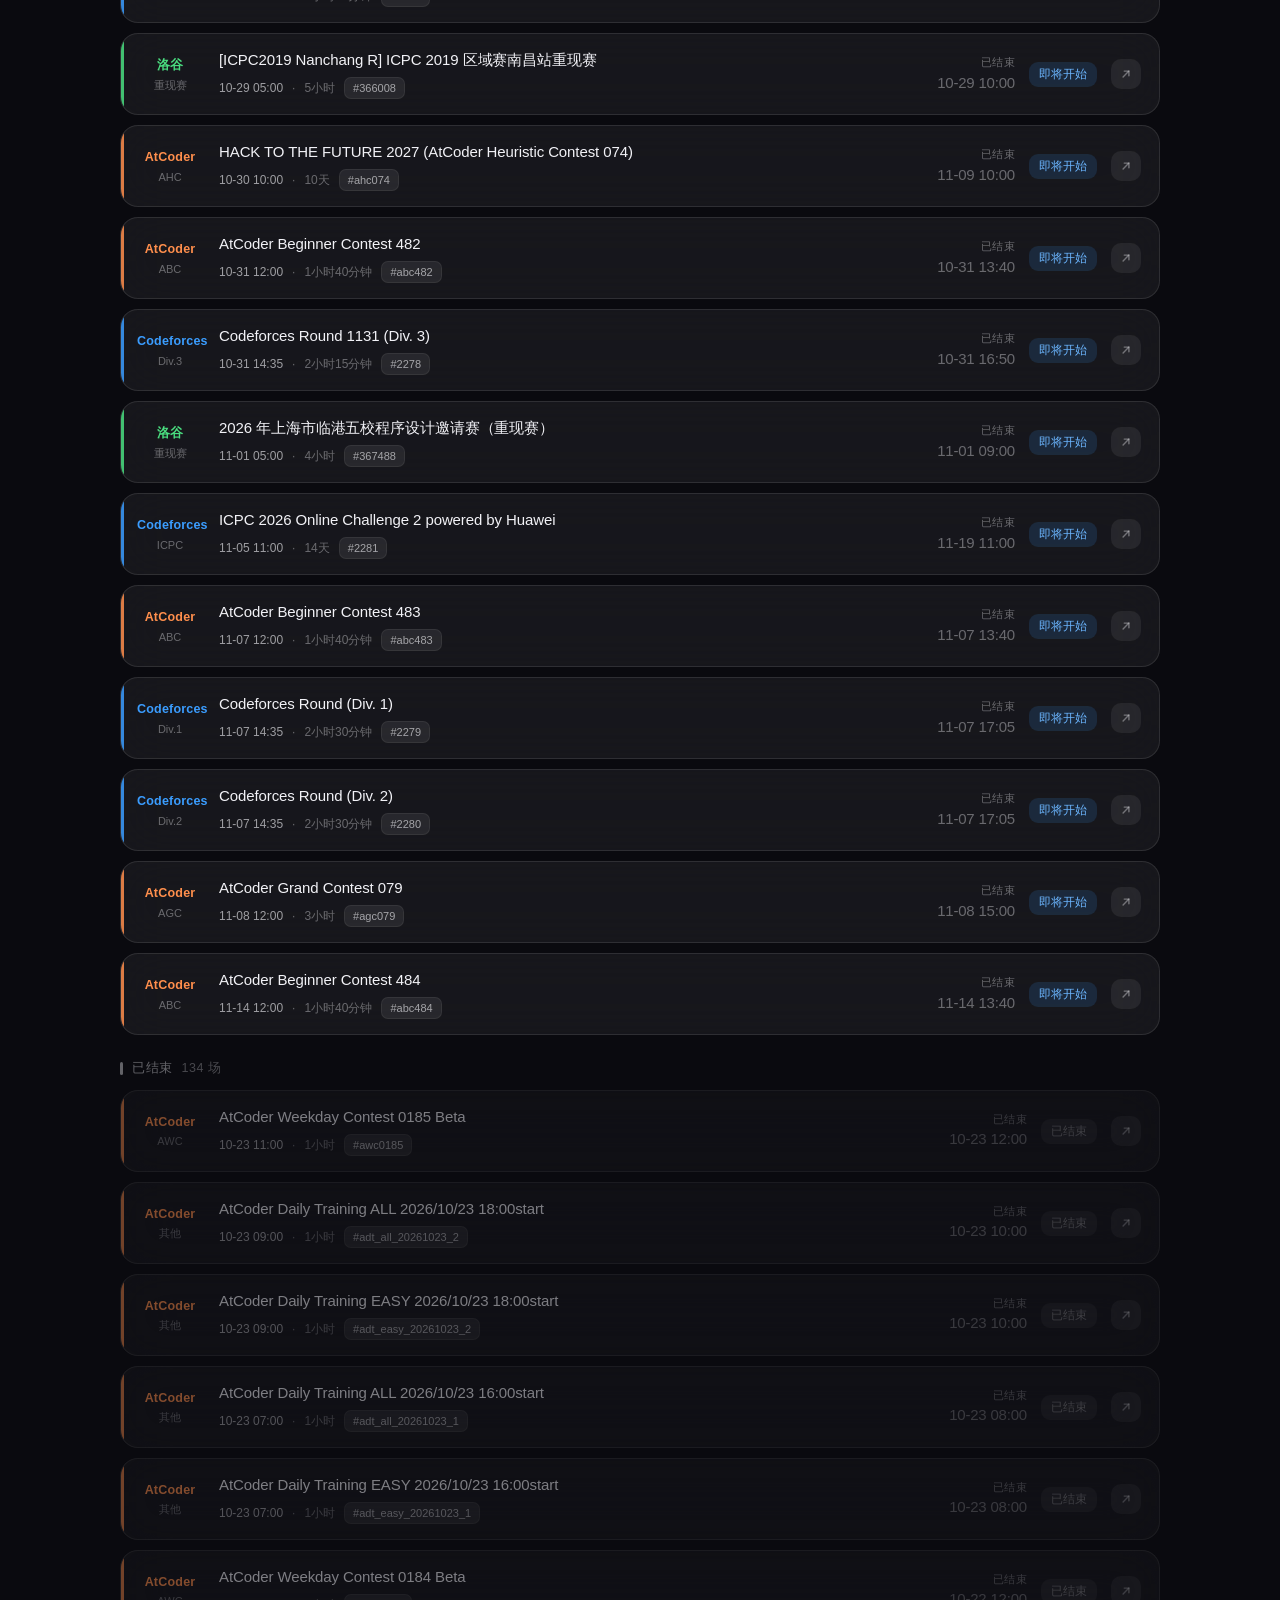
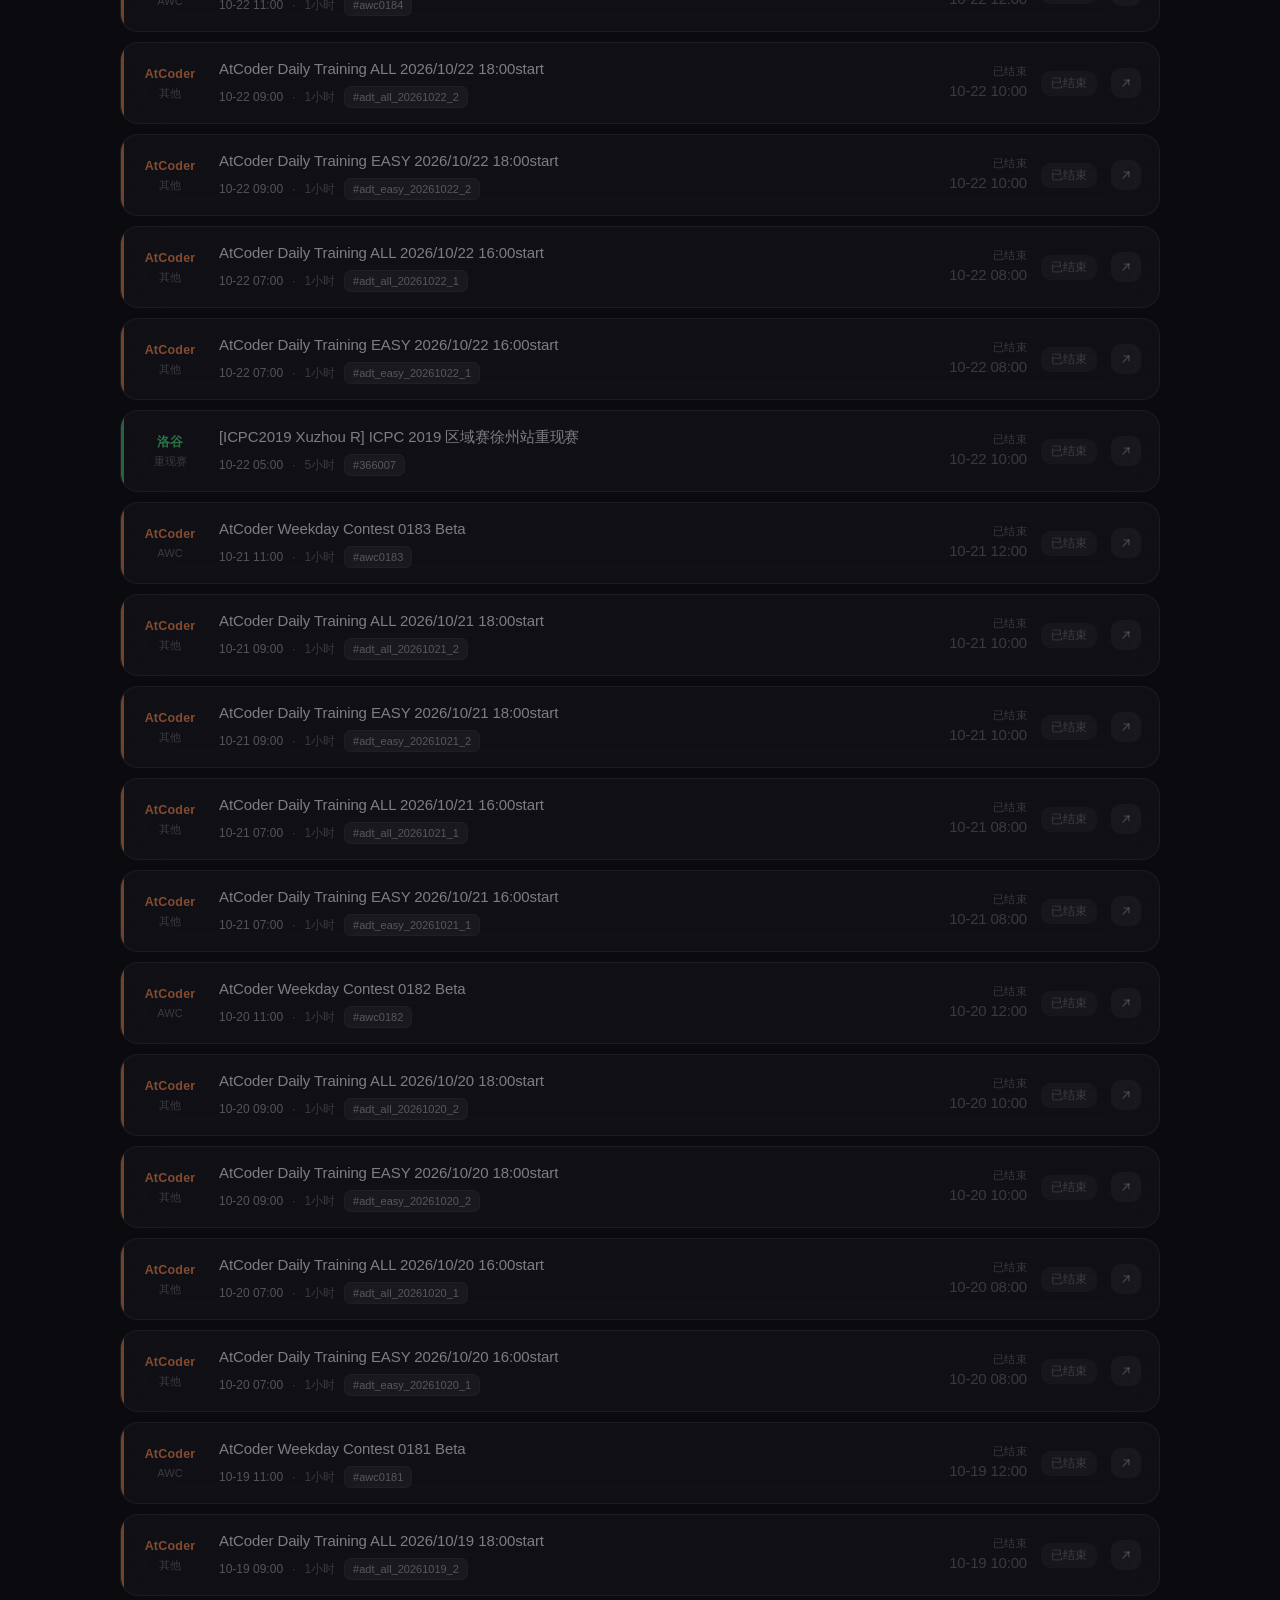
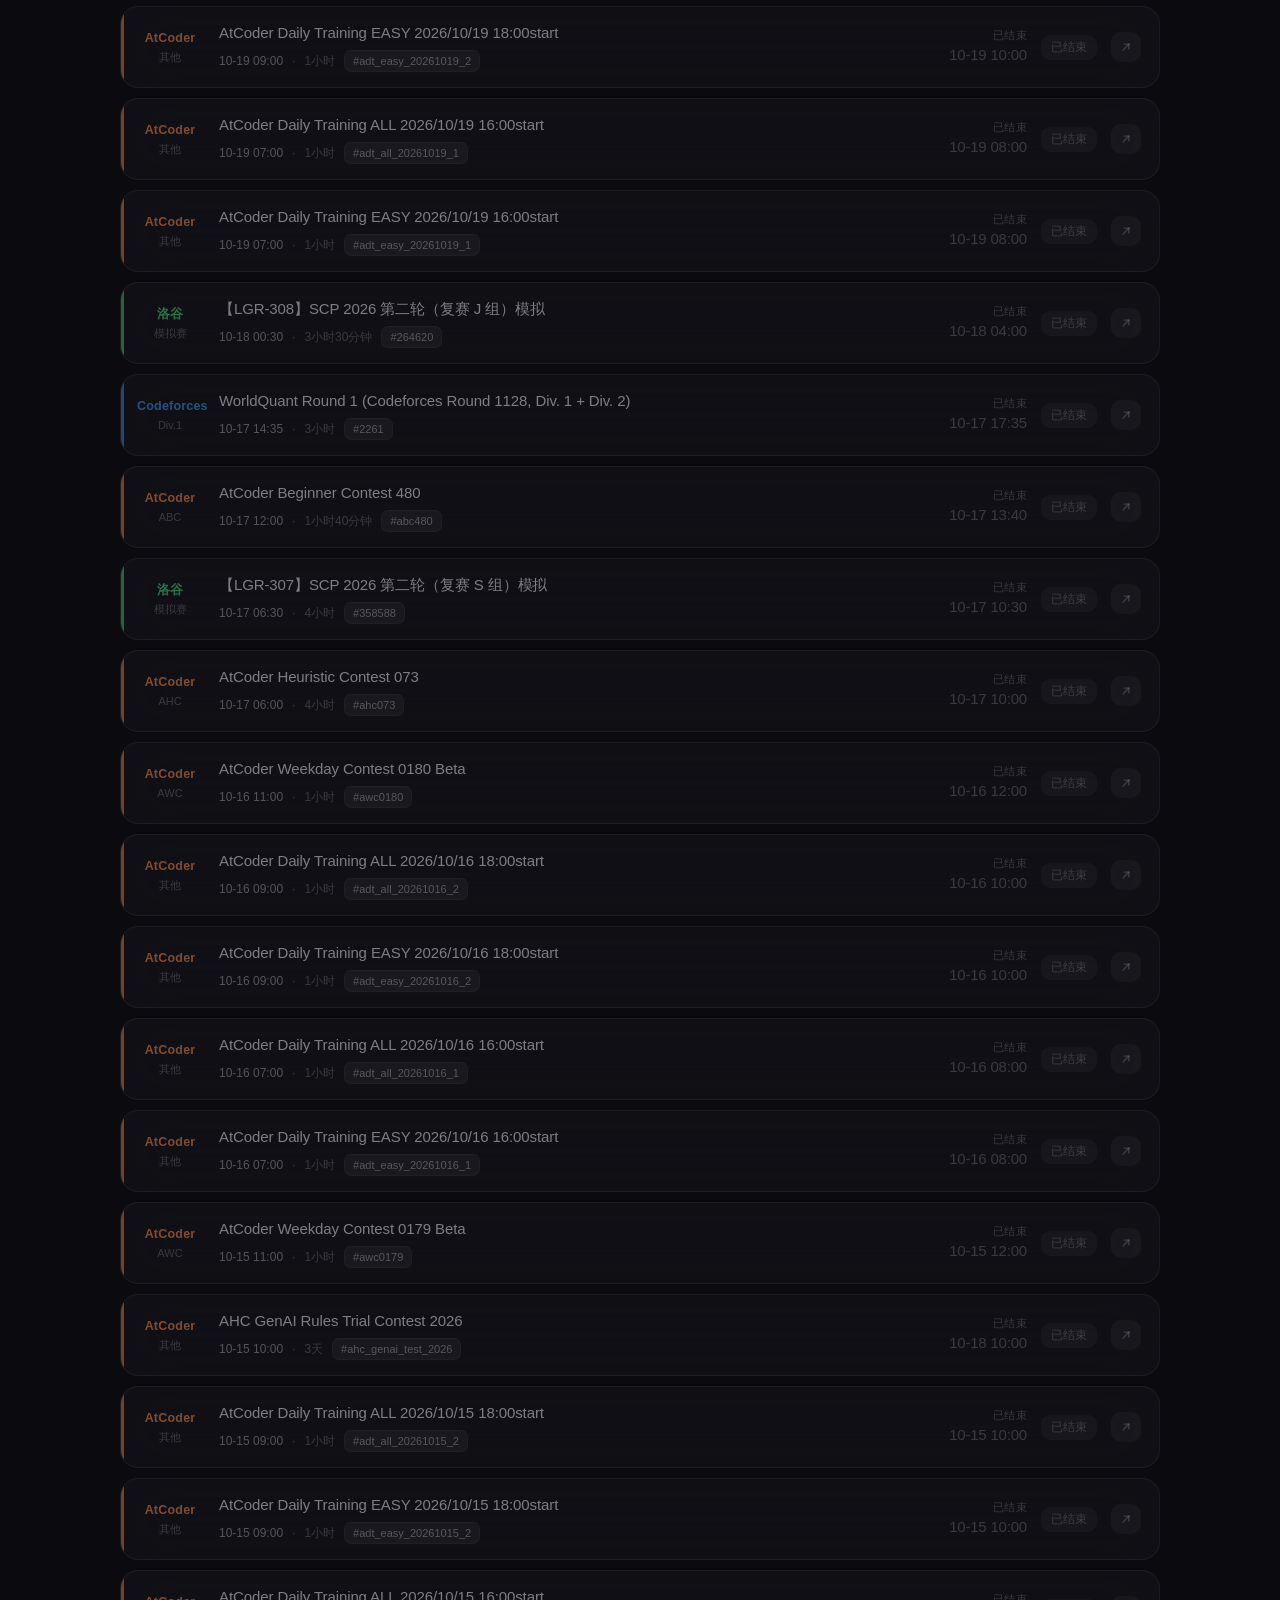
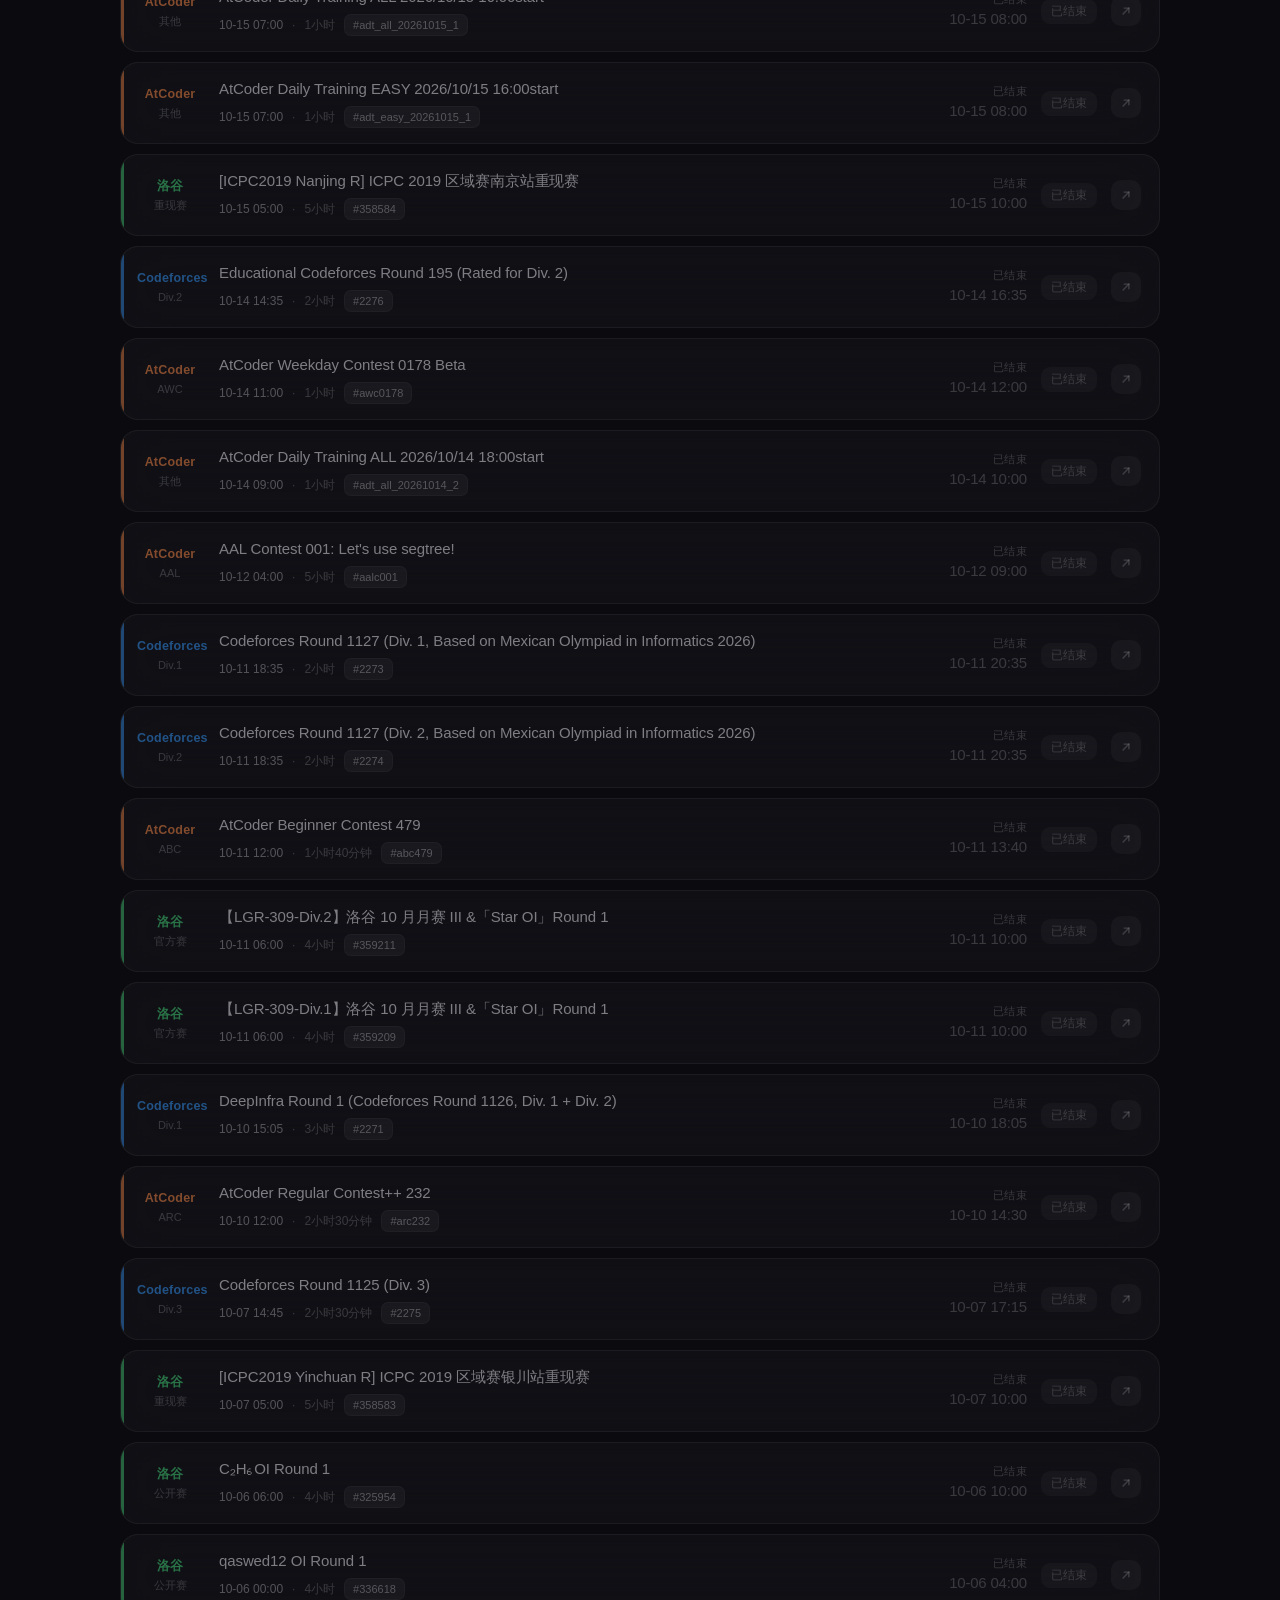
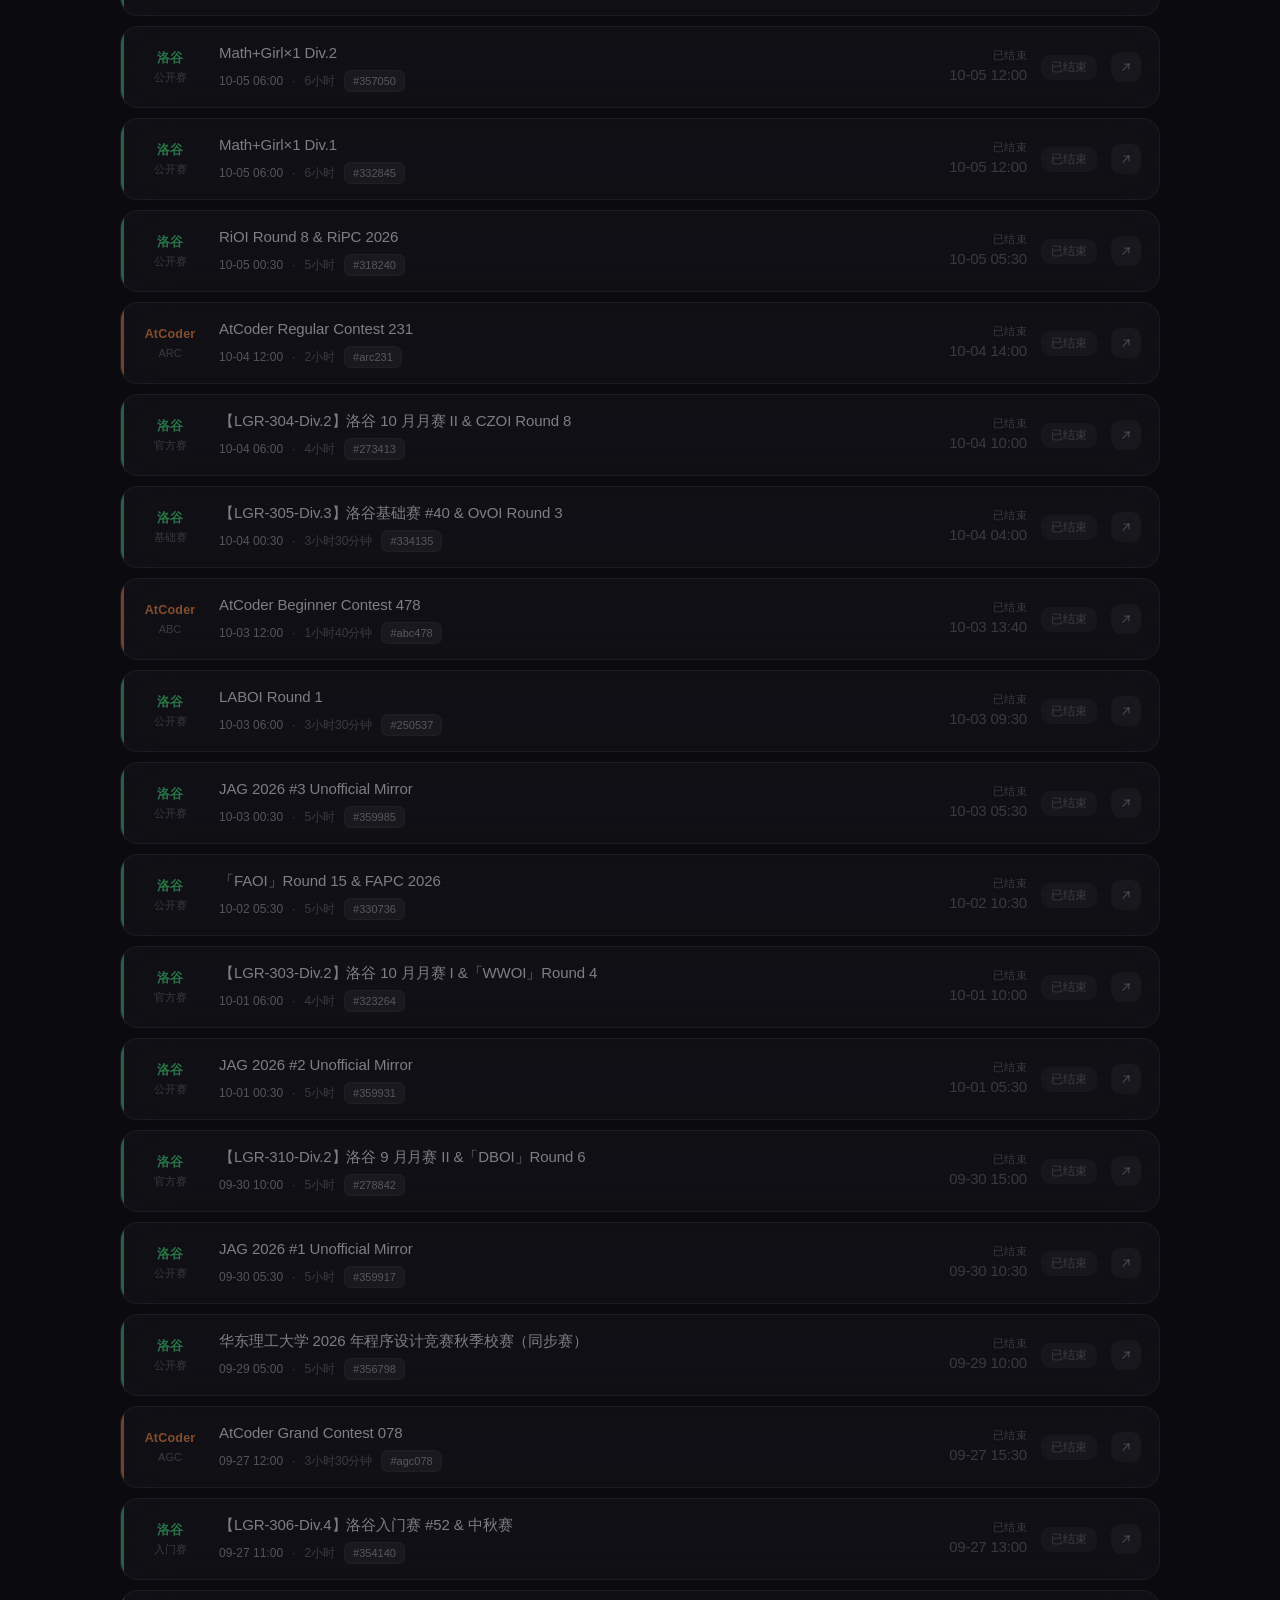
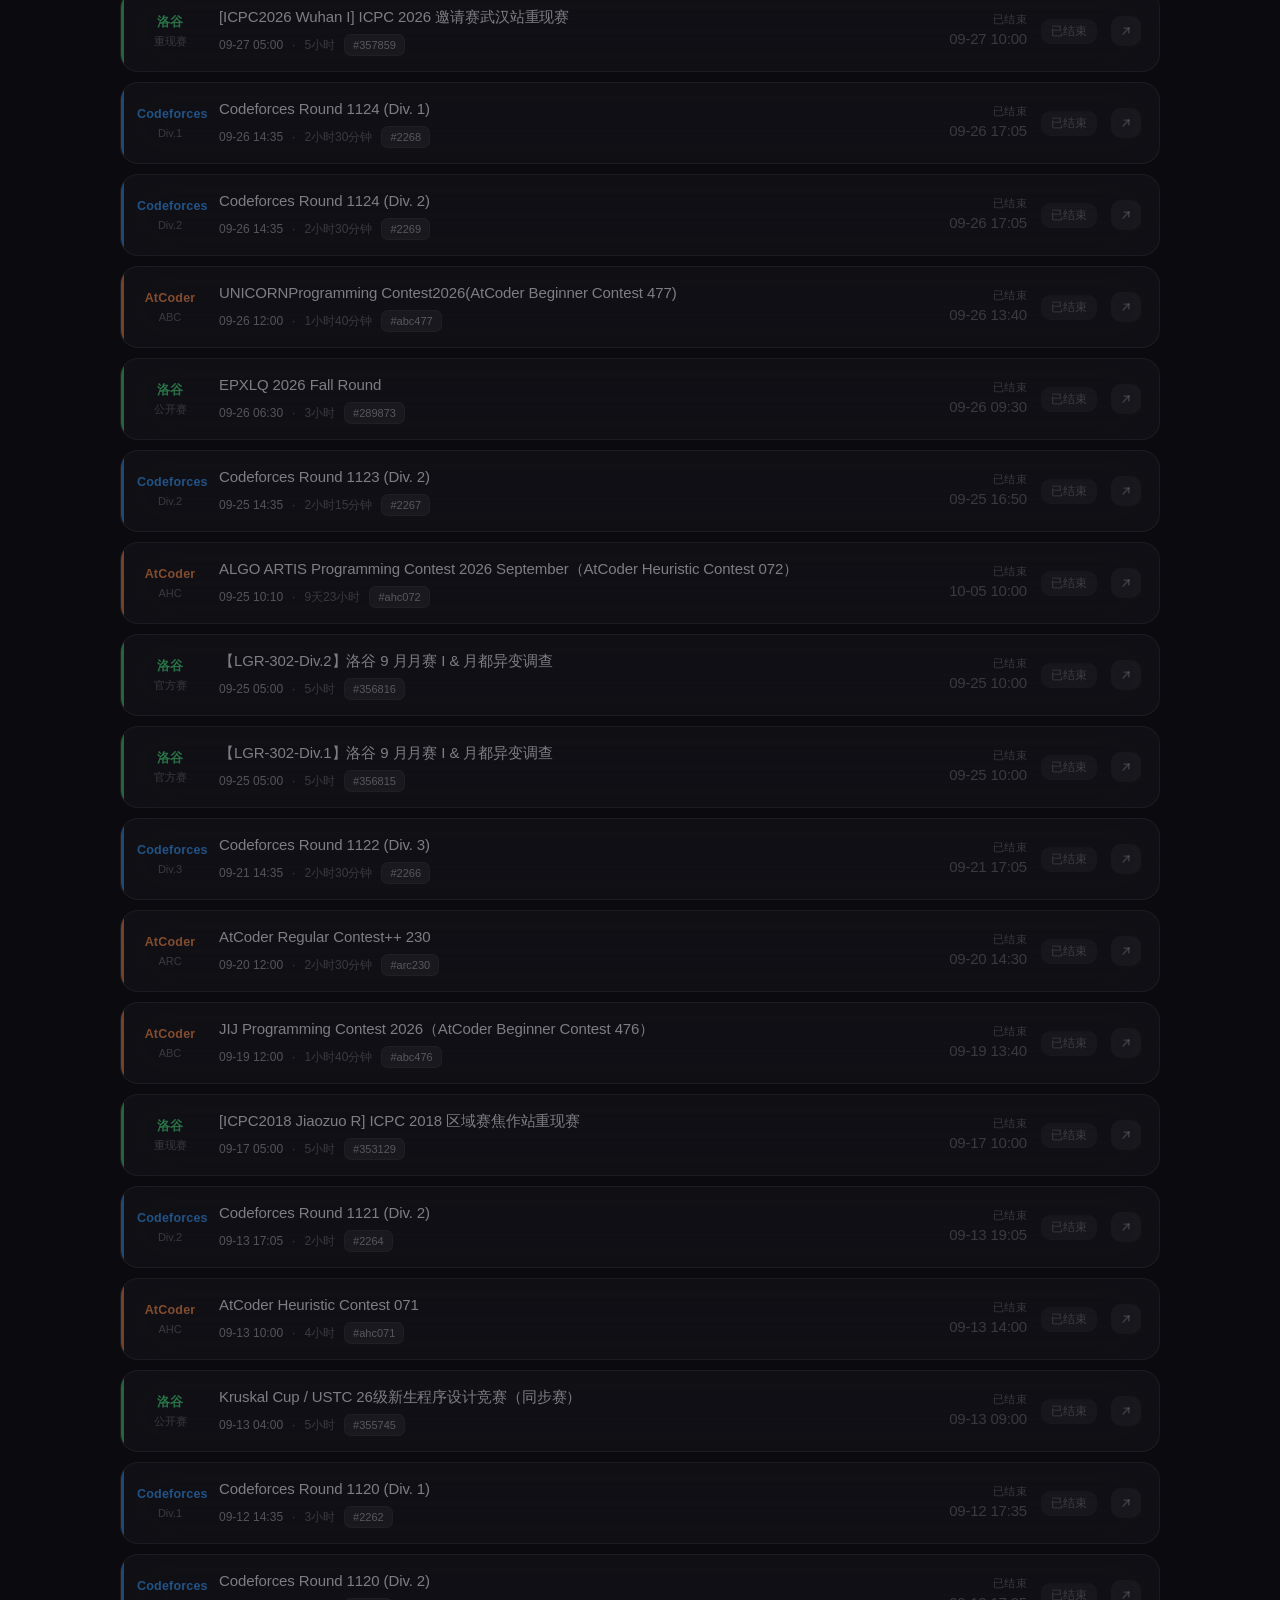
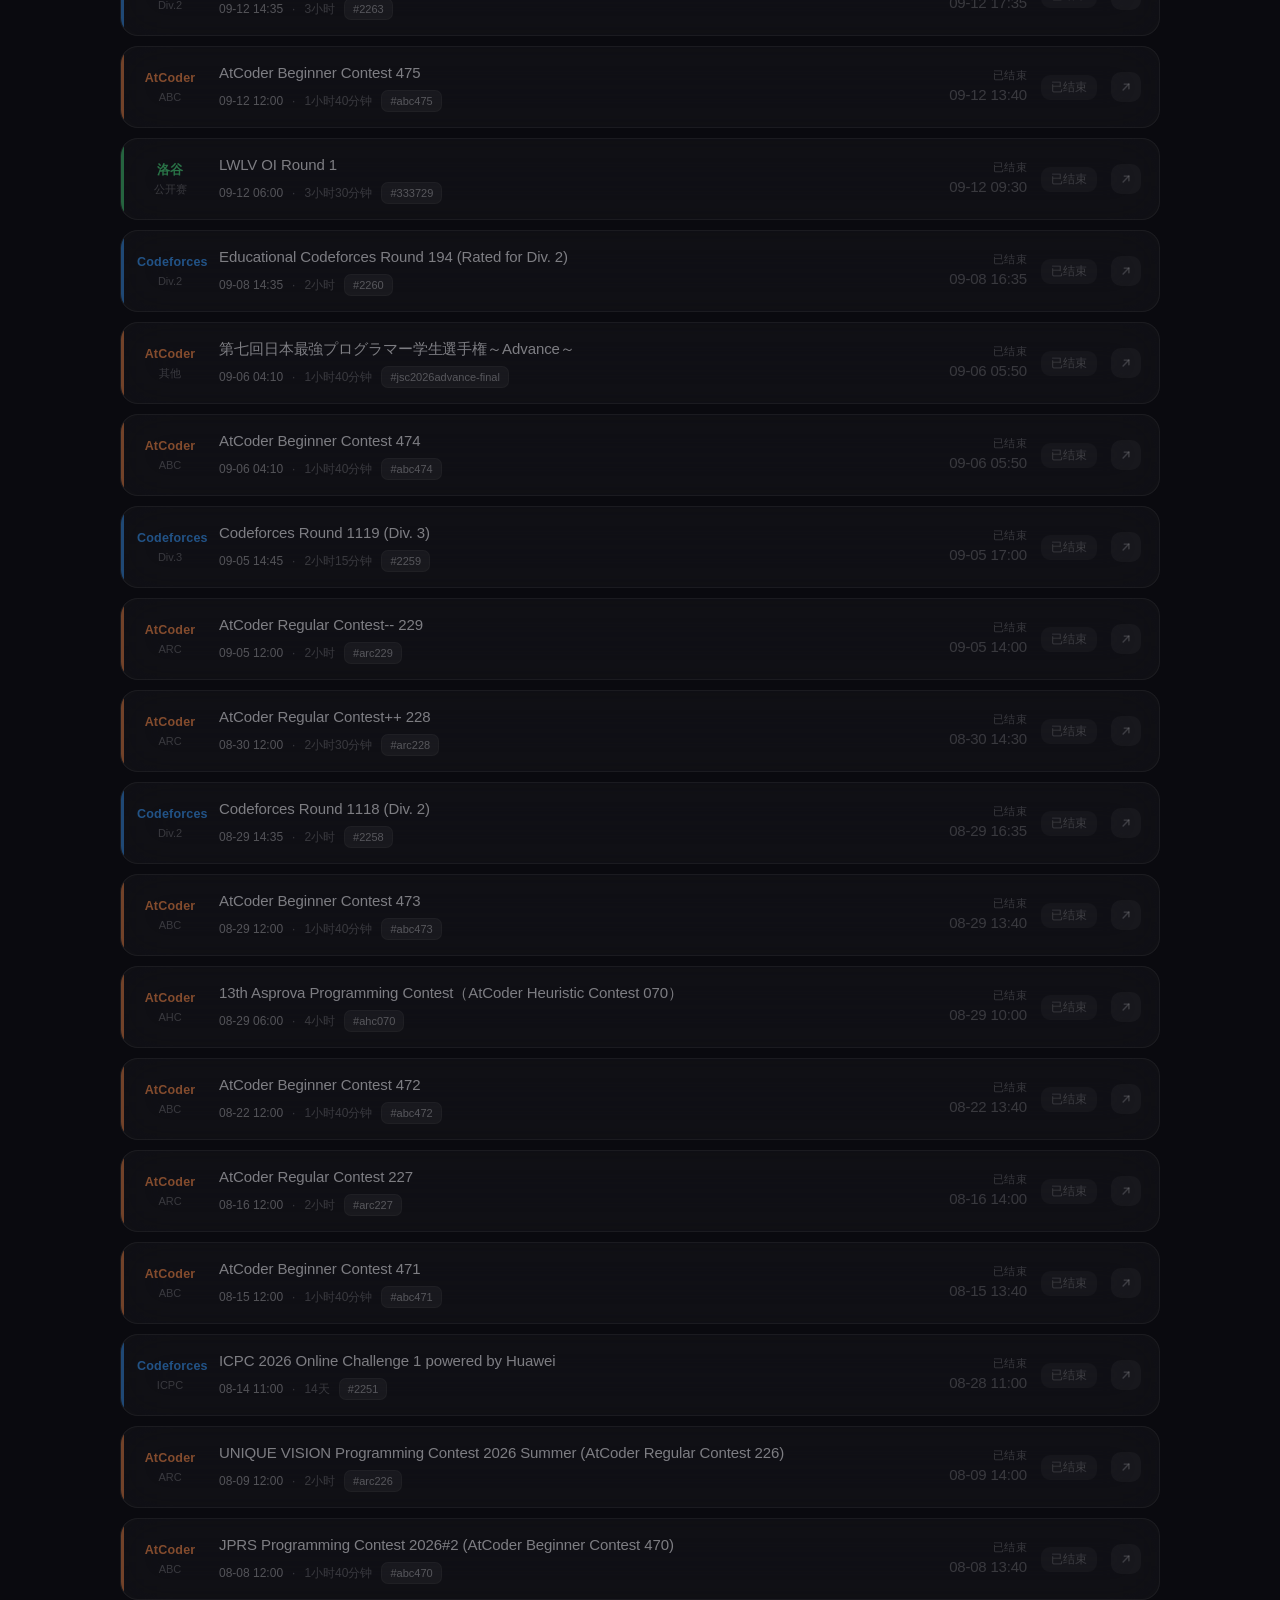
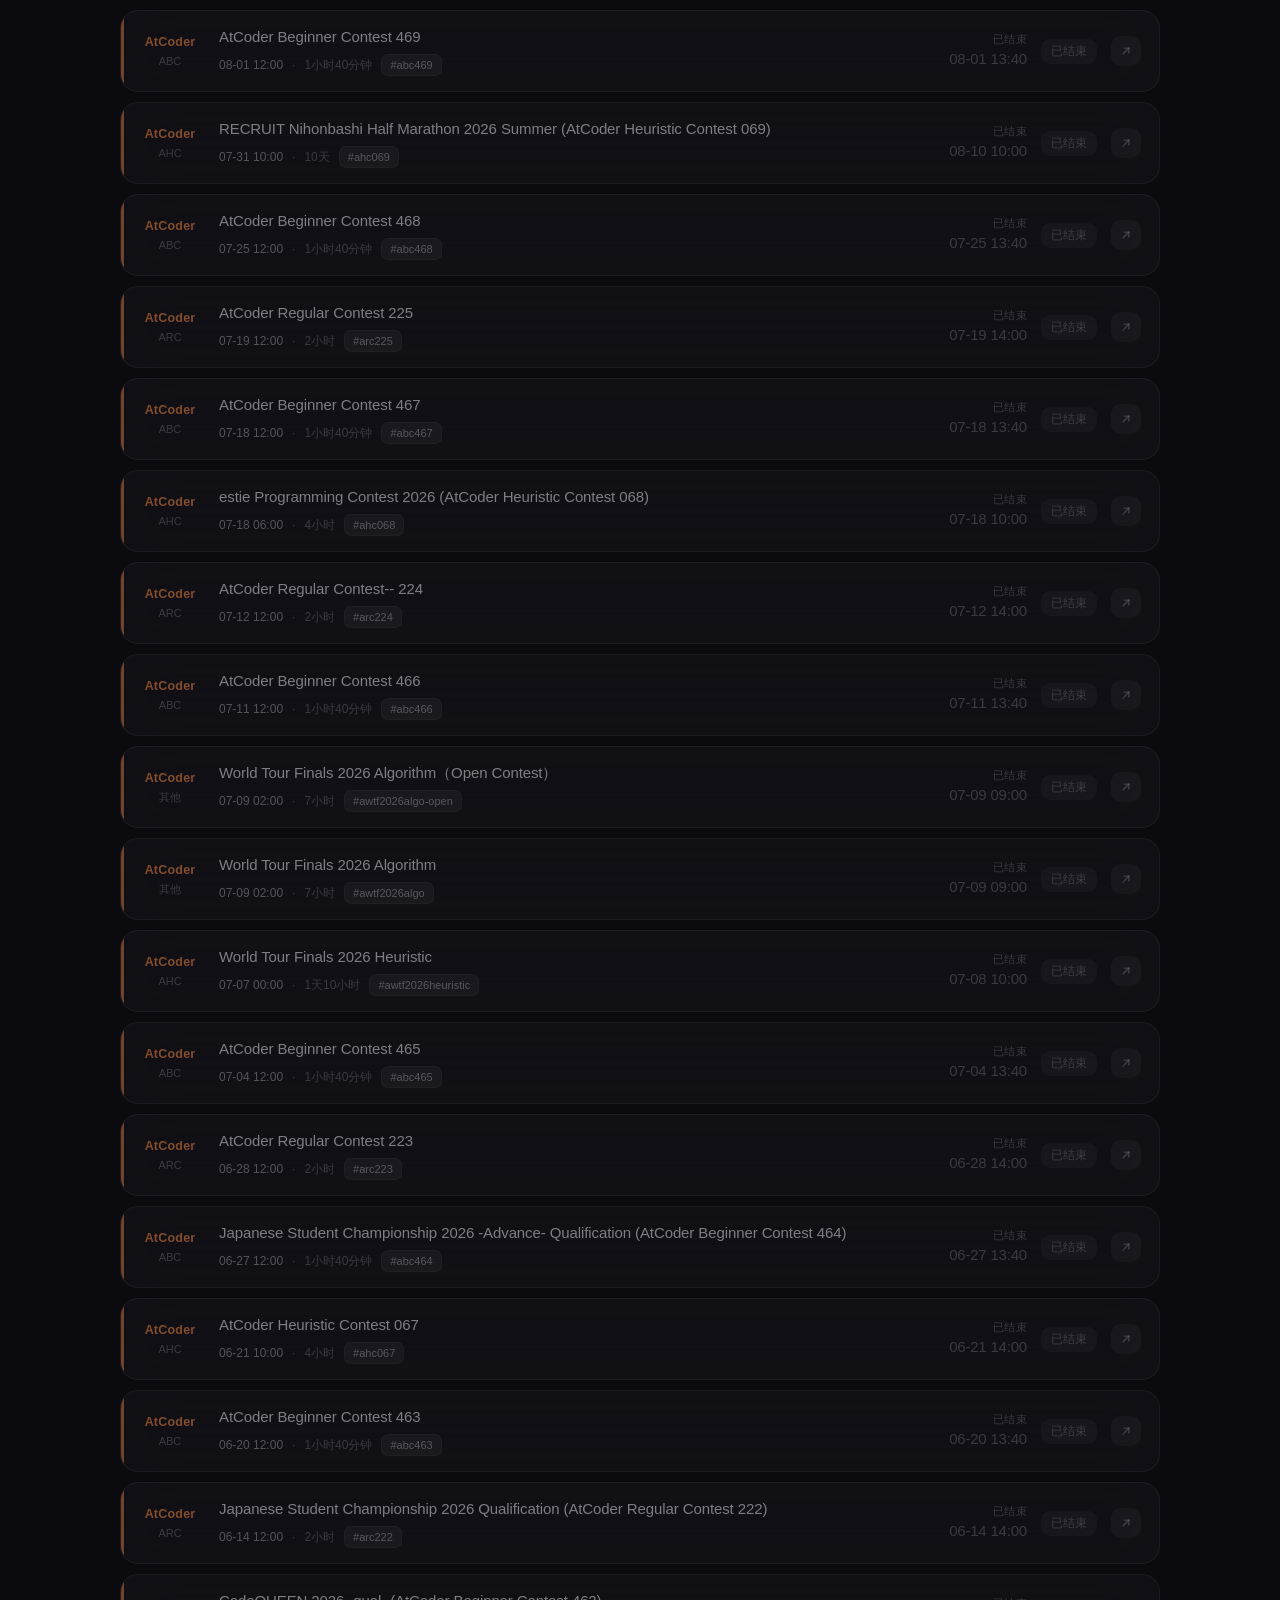
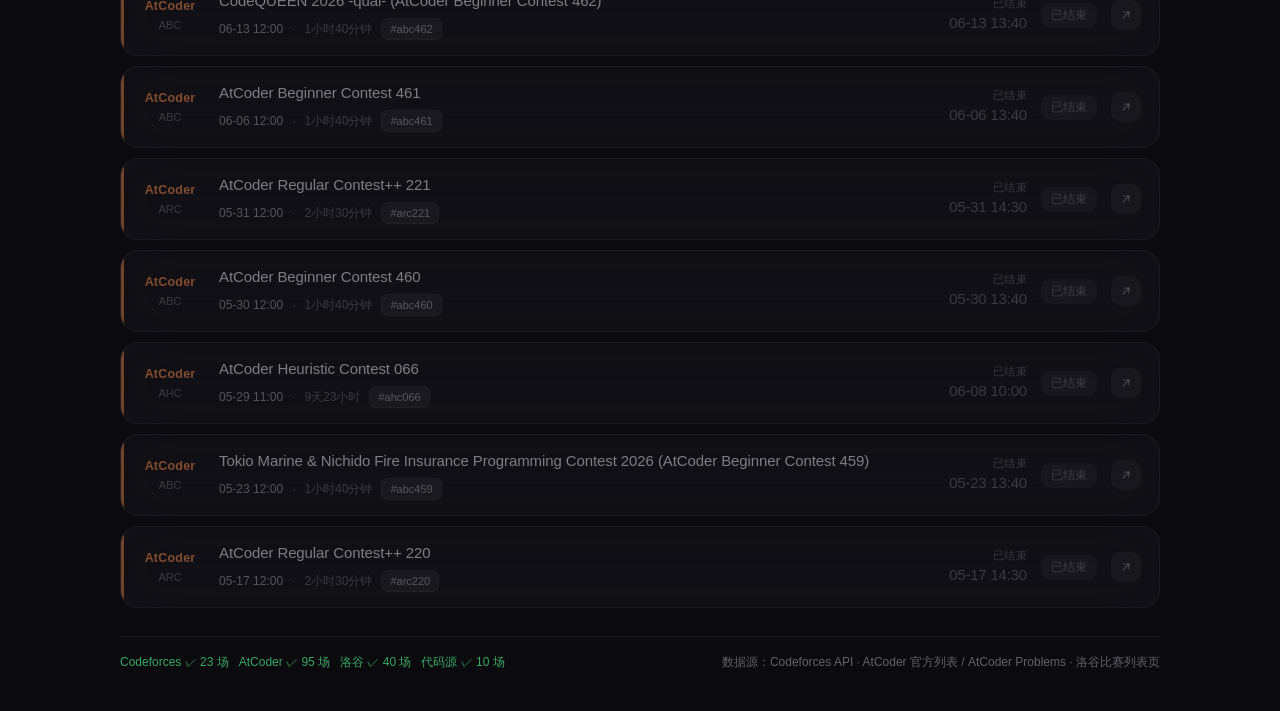
==== commit da7a93ad: "feat: 新增代码源（bs.daimayuan.top）比赛源，共四平台 - fetchers: 代码源走 Hydro SPA 内嵌 tdocs，需搜索引擎 UA 才返回数据 - 前端新增第四个平台" ====
--- a/docs/index.html
+++ b/docs/index.html
@@ -3,7 +3,7 @@
 <head>
 <meta charset="UTF-8">
 <meta name="viewport" content="width=device-width, initial-scale=1, maximum-scale=1">
-<title>Contest Hub · Demo（洛谷 / AtCoder / Codeforces 比赛一览）</title>
+<title>Contest Hub · Demo（Codeforces / AtCoder / 洛谷 / 代码源 比赛一览）</title>
 <link rel="stylesheet" href="style.css">
 </head>
 <body>
@@ -13,11 +13,11 @@
   <header class="hd">
     <div class="brand">
       <div class="logo">
-        <span class="dot cf"></span><span class="dot ac"></span><span class="dot lg"></span>
+        <span class="dot cf"></span><span class="dot ac"></span><span class="dot lg"></span><span class="dot dmy"></span>
       </div>
       <div class="title-wrap">
         <h1>Contest Hub <span class="demo-tag">Demo</span></h1>
-        <p class="sub">洛谷 · AtCoder · Codeforces 比赛集中看板</p>
+        <p class="sub">Codeforces · AtCoder · 洛谷 · 代码源 比赛集中看板</p>
       </div>
     </div>
     <div class="hd-right">
--- a/docs/style.css
+++ b/docs/style.css
@@ -9,6 +9,7 @@
   --cf:#3b9dff;
   --ac:#ff8f4d;
   --lg:#4ade80;
+  --dmy:#b48cff;
   --up:#3b9dff;
   --run:#ffd60a;
   --fin:rgba(255,255,255,.30);
@@ -45,6 +46,7 @@
 .dot.cf{background:var(--cf);box-shadow:0 0 10px var(--cf)}
 .dot.ac{background:var(--ac);box-shadow:0 0 10px var(--ac)}
 .dot.lg{background:var(--lg);box-shadow:0 0 10px var(--lg)}
+.dot.dmy{background:var(--dmy);box-shadow:0 0 10px var(--dmy)}
 h1{font-size:26px;font-weight:650;letter-spacing:-.4px}
 .sub{color:var(--tx3);font-size:13px;margin-top:2px}
 .hd-right{display:flex;align-items:center;gap:12px}
@@ -108,6 +110,7 @@
 .chip[data-p="codeforces"].on{color:var(--cf)} .chip[data-p="codeforces"] .sw{background:var(--cf)}
 .chip[data-p="atcoder"].on{color:var(--ac)} .chip[data-p="atcoder"] .sw{background:var(--ac)}
 .chip[data-p="luogu"].on{color:var(--lg)} .chip[data-p="luogu"] .sw{background:var(--lg)}
+.chip[data-p="daimayuan"].on{color:var(--dmy)} .chip[data-p="daimayuan"] .sw{background:var(--dmy)}
 .right-tools{display:flex;align-items:center;gap:10px;flex-wrap:wrap}
 .search{
   display:flex;align-items:center;gap:7px;background:rgba(255,255,255,.06);
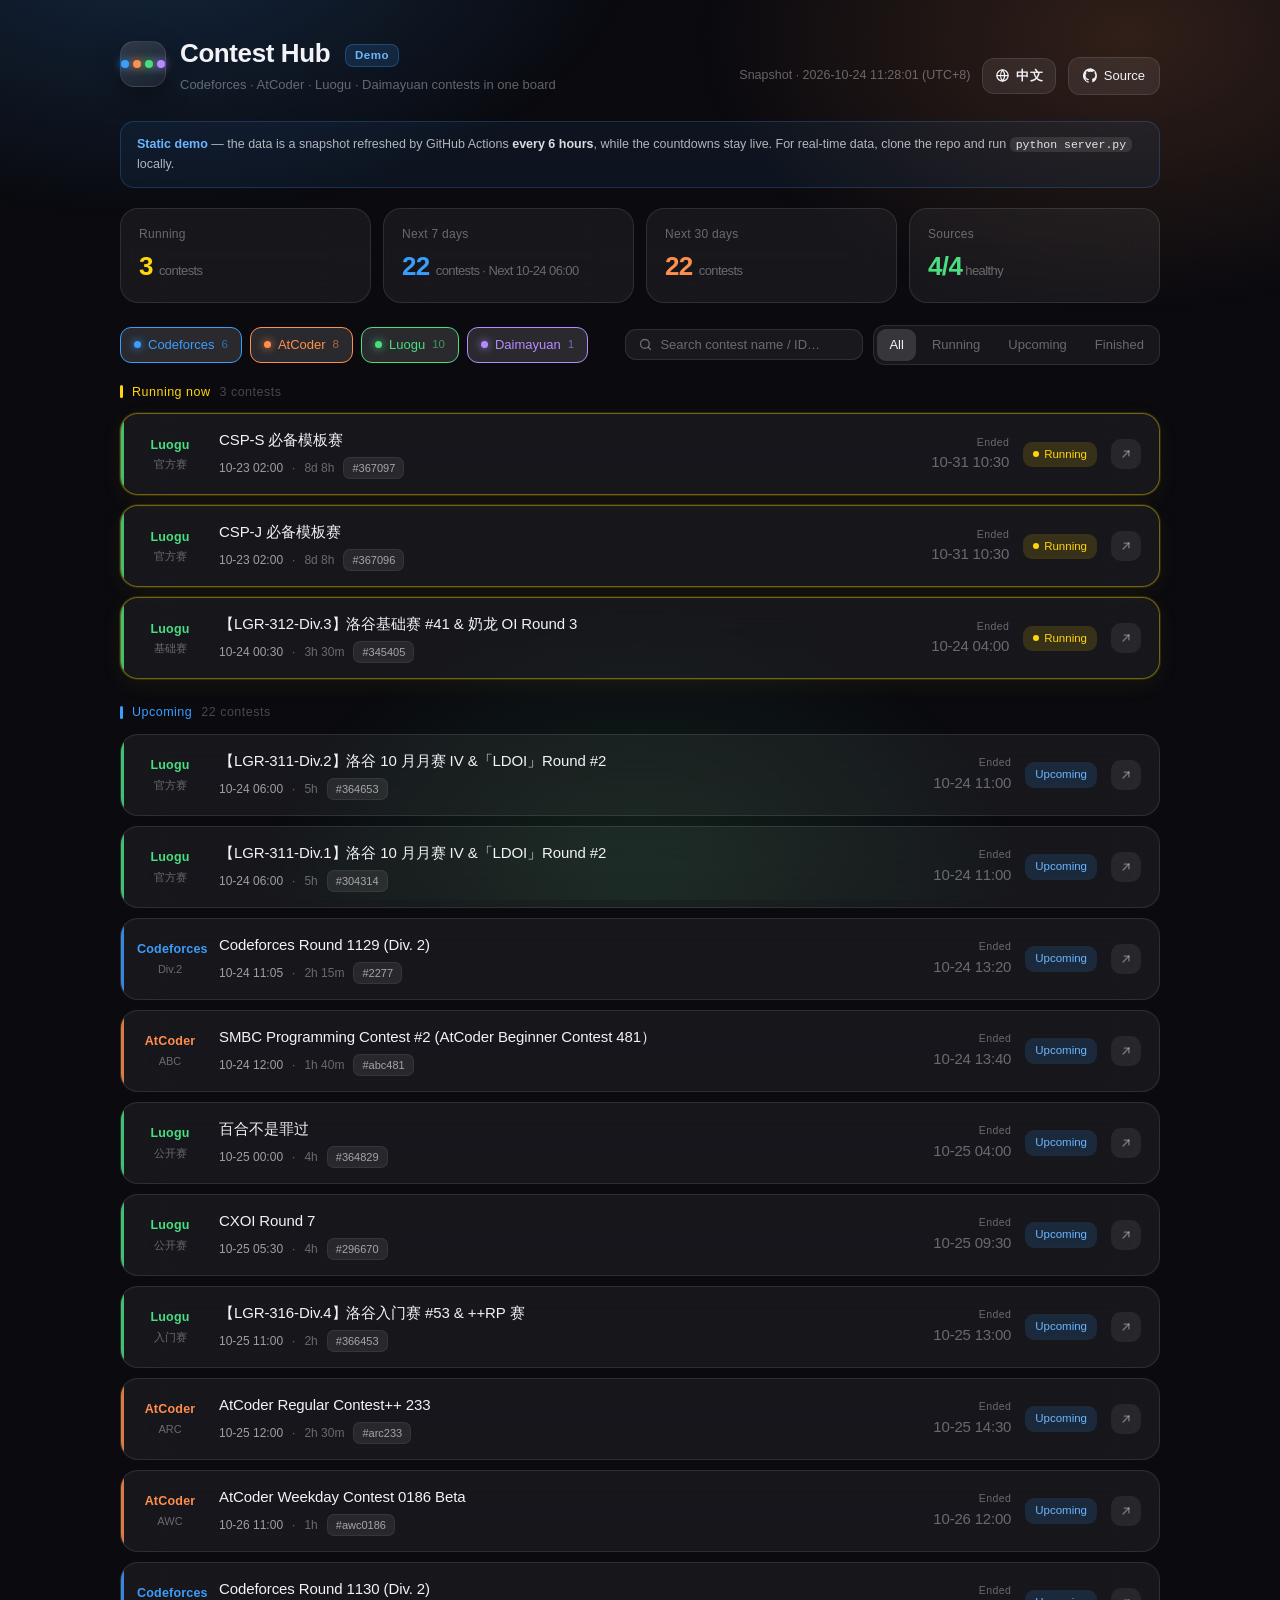
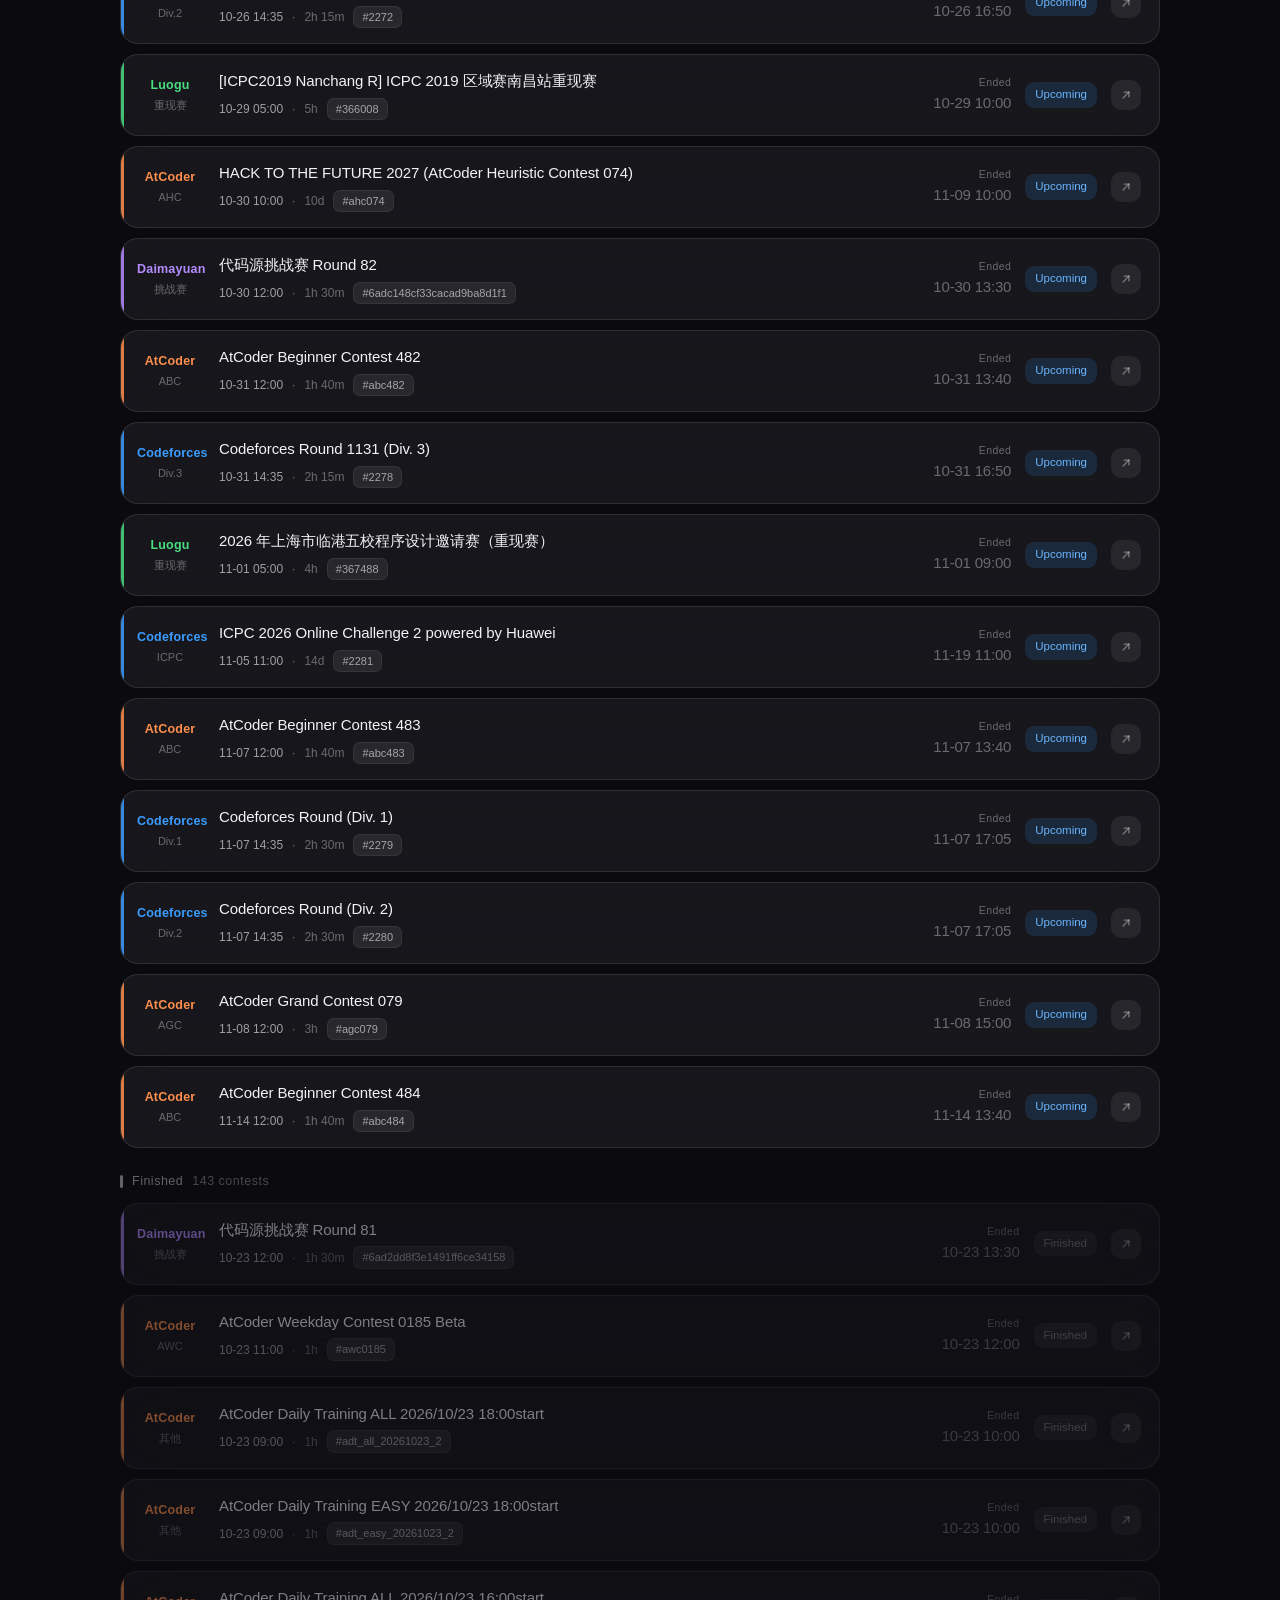
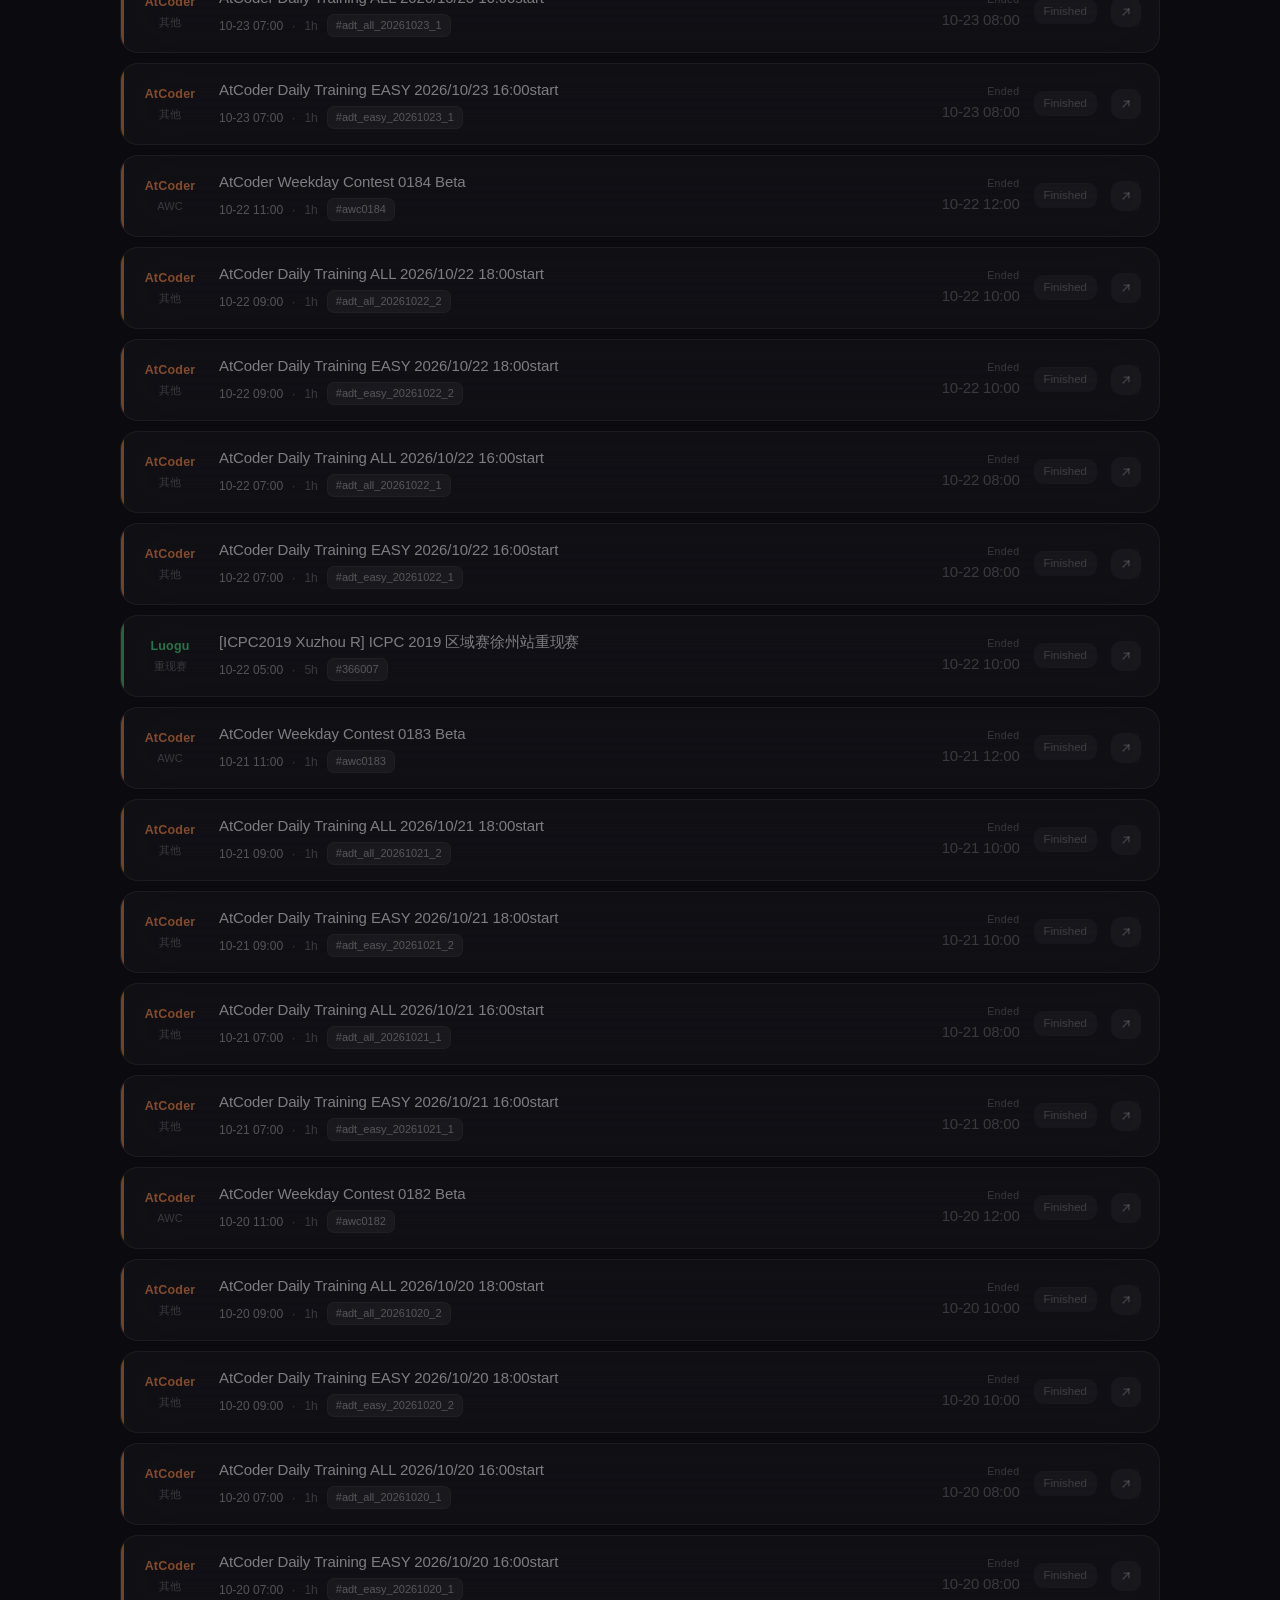
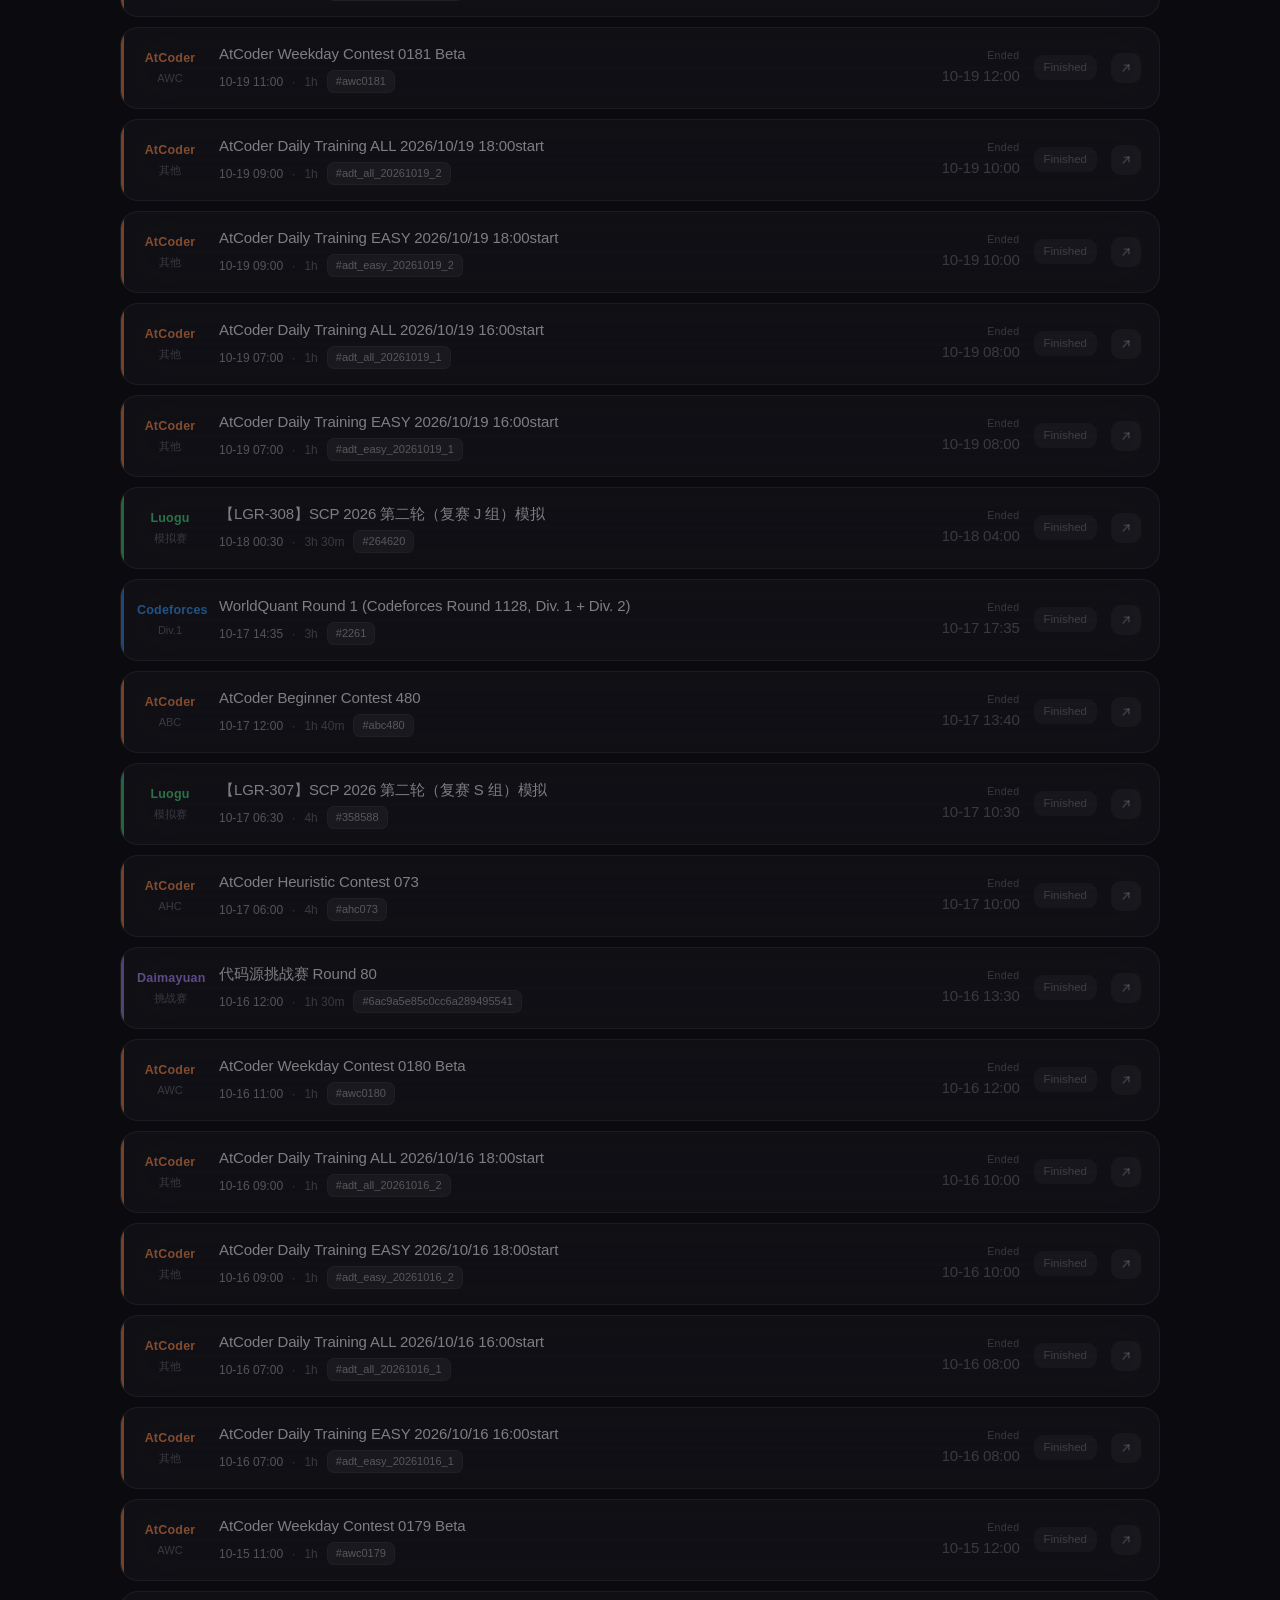
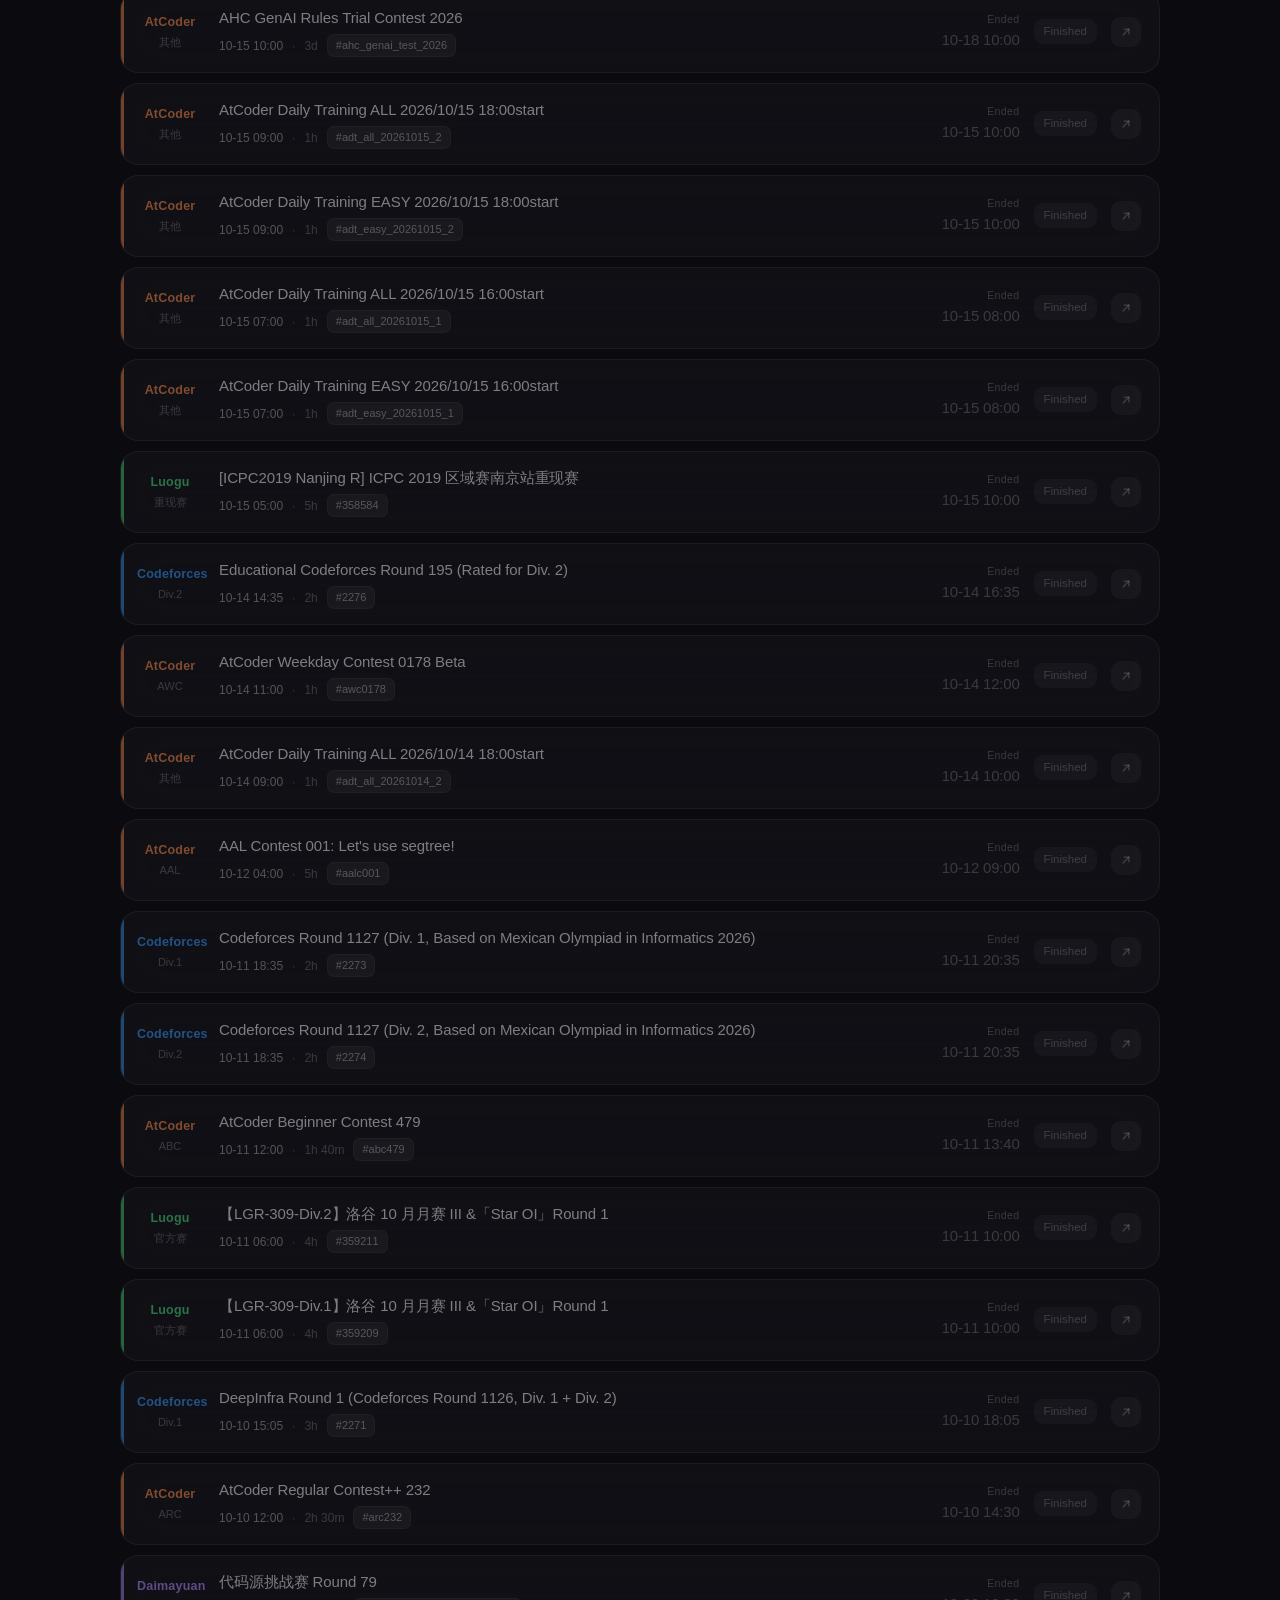
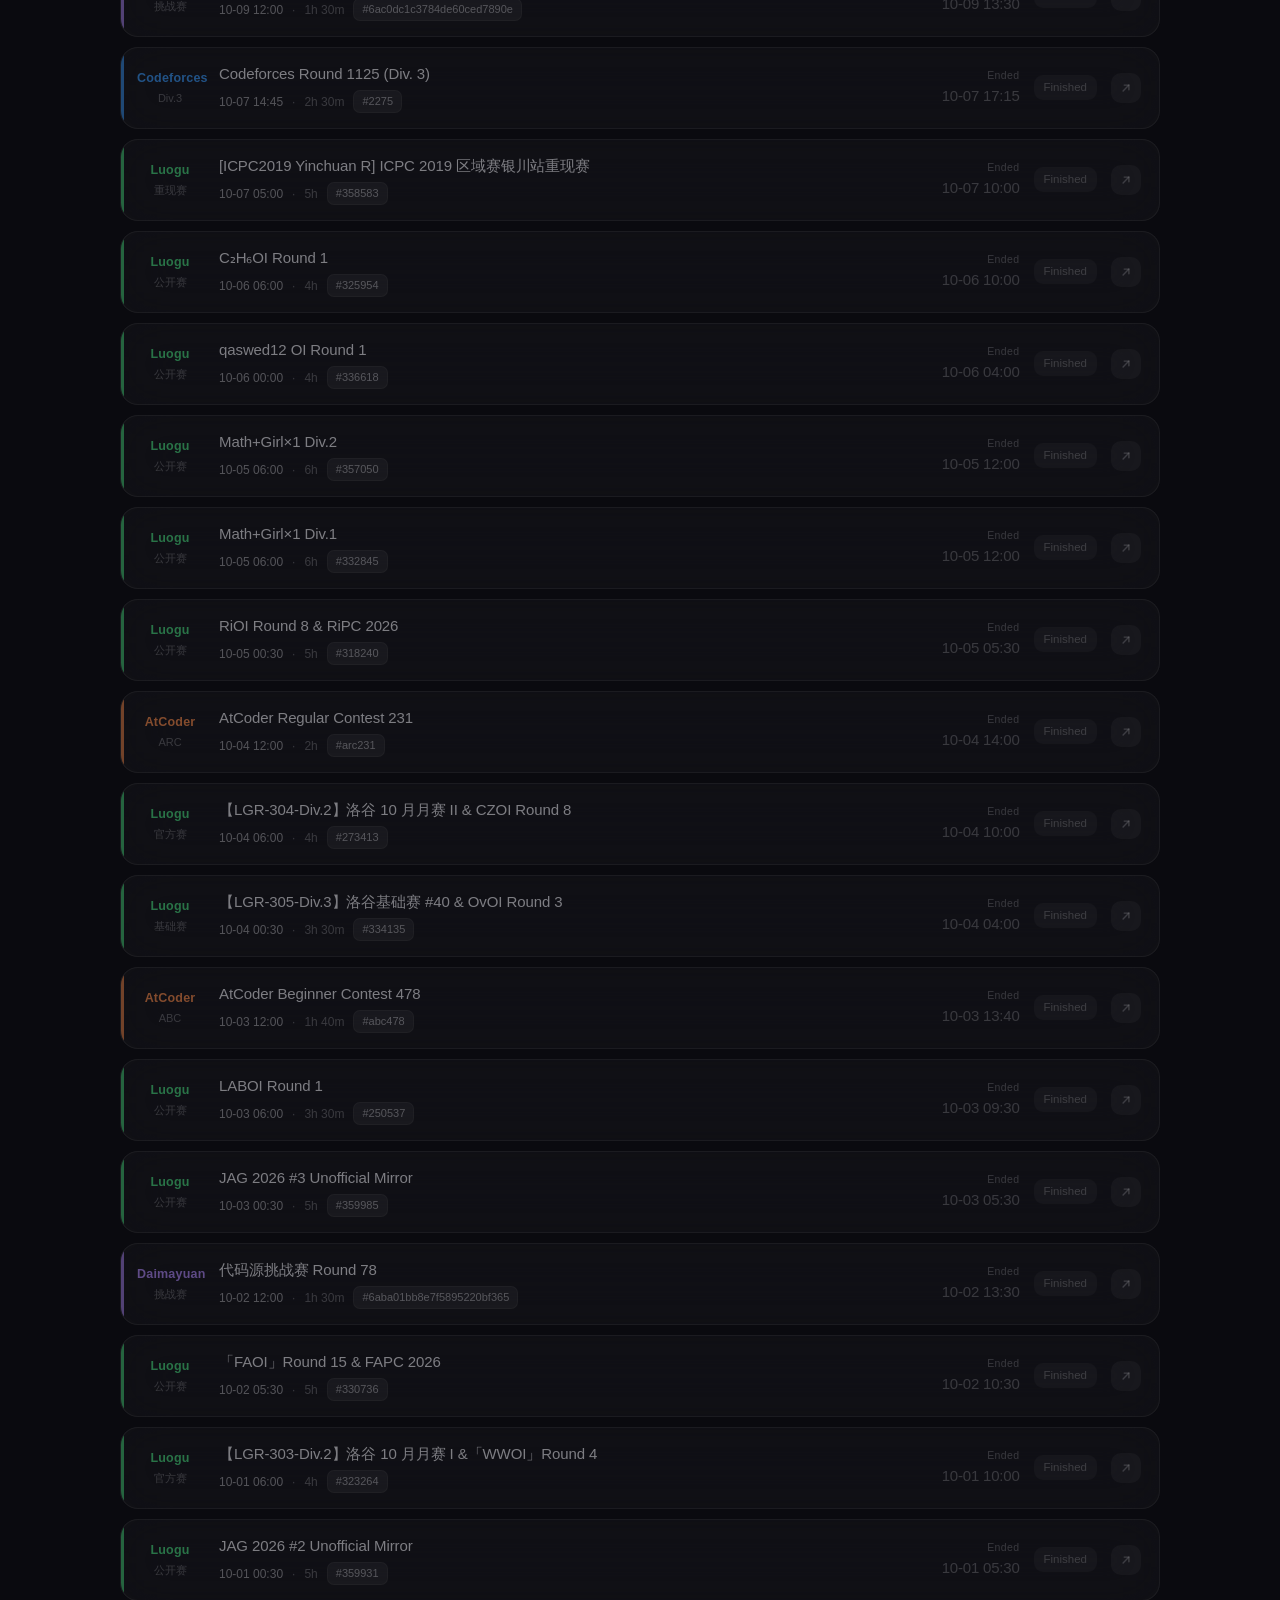
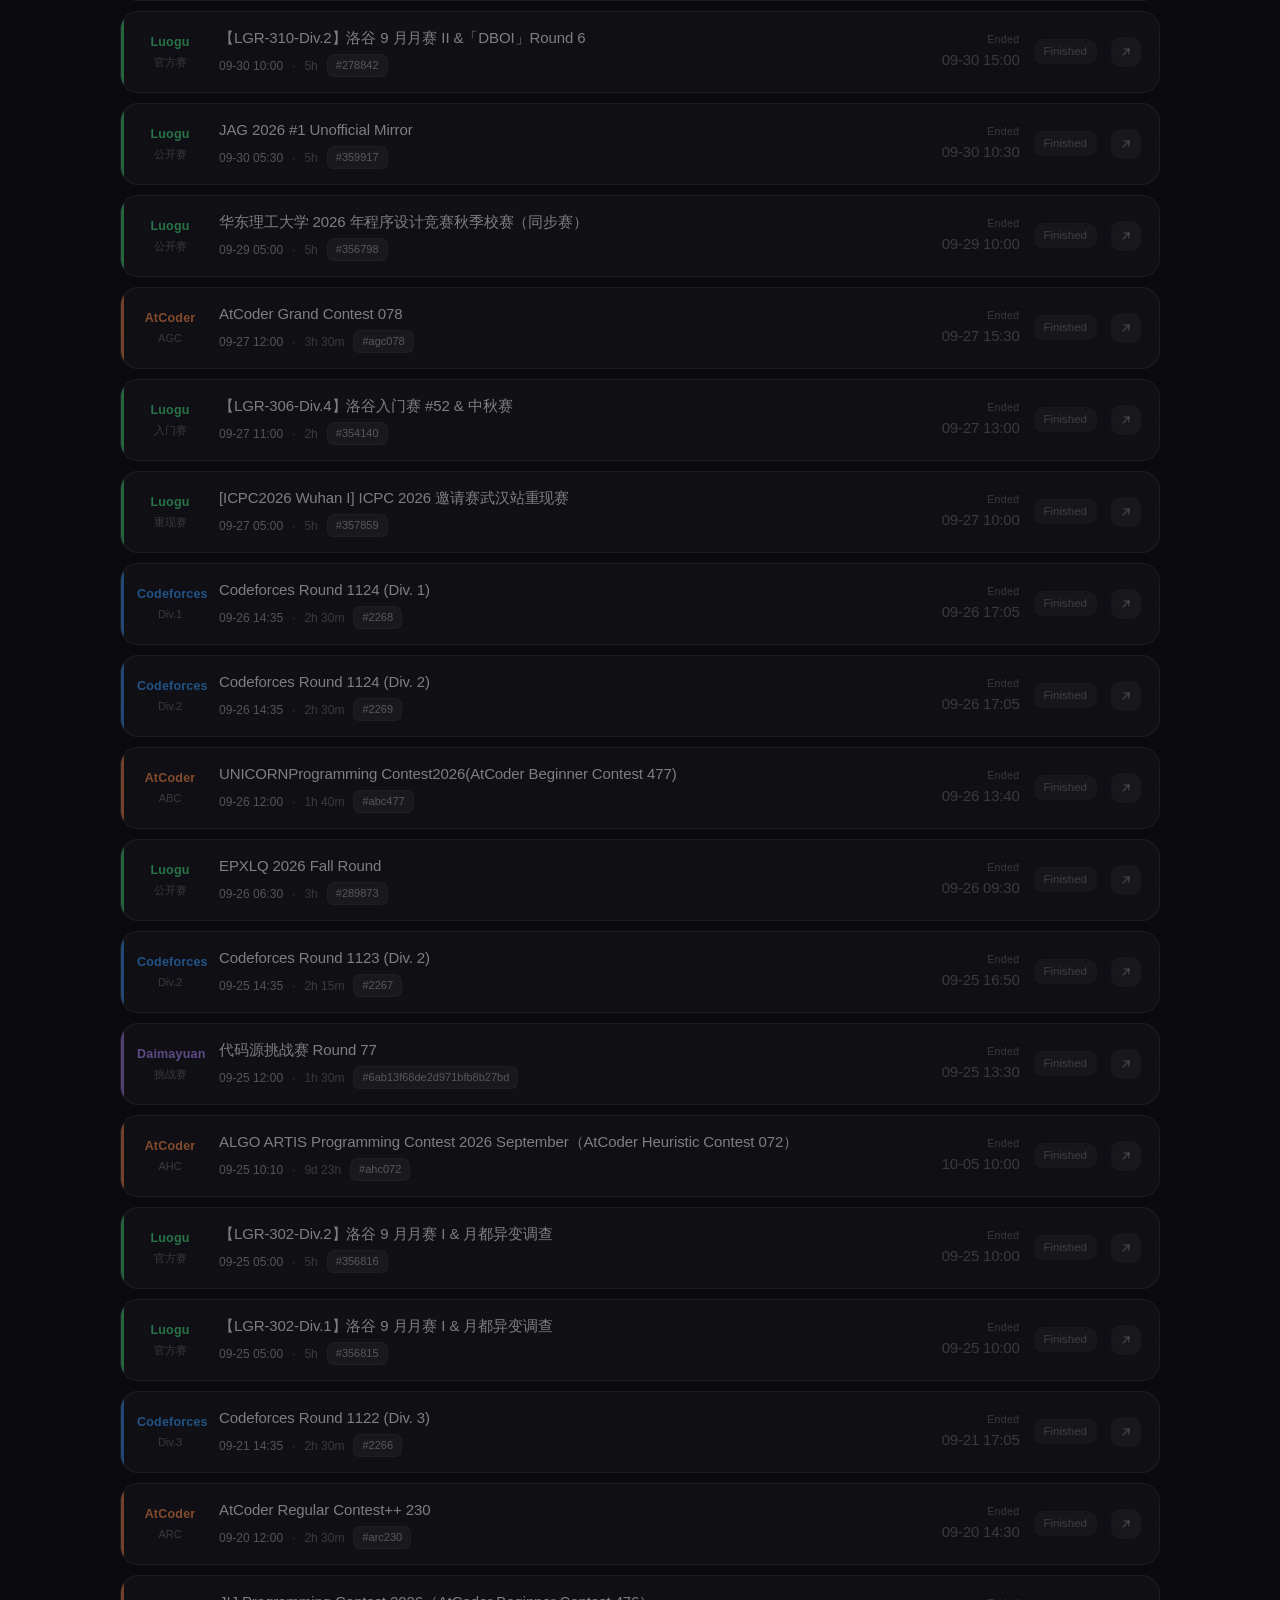
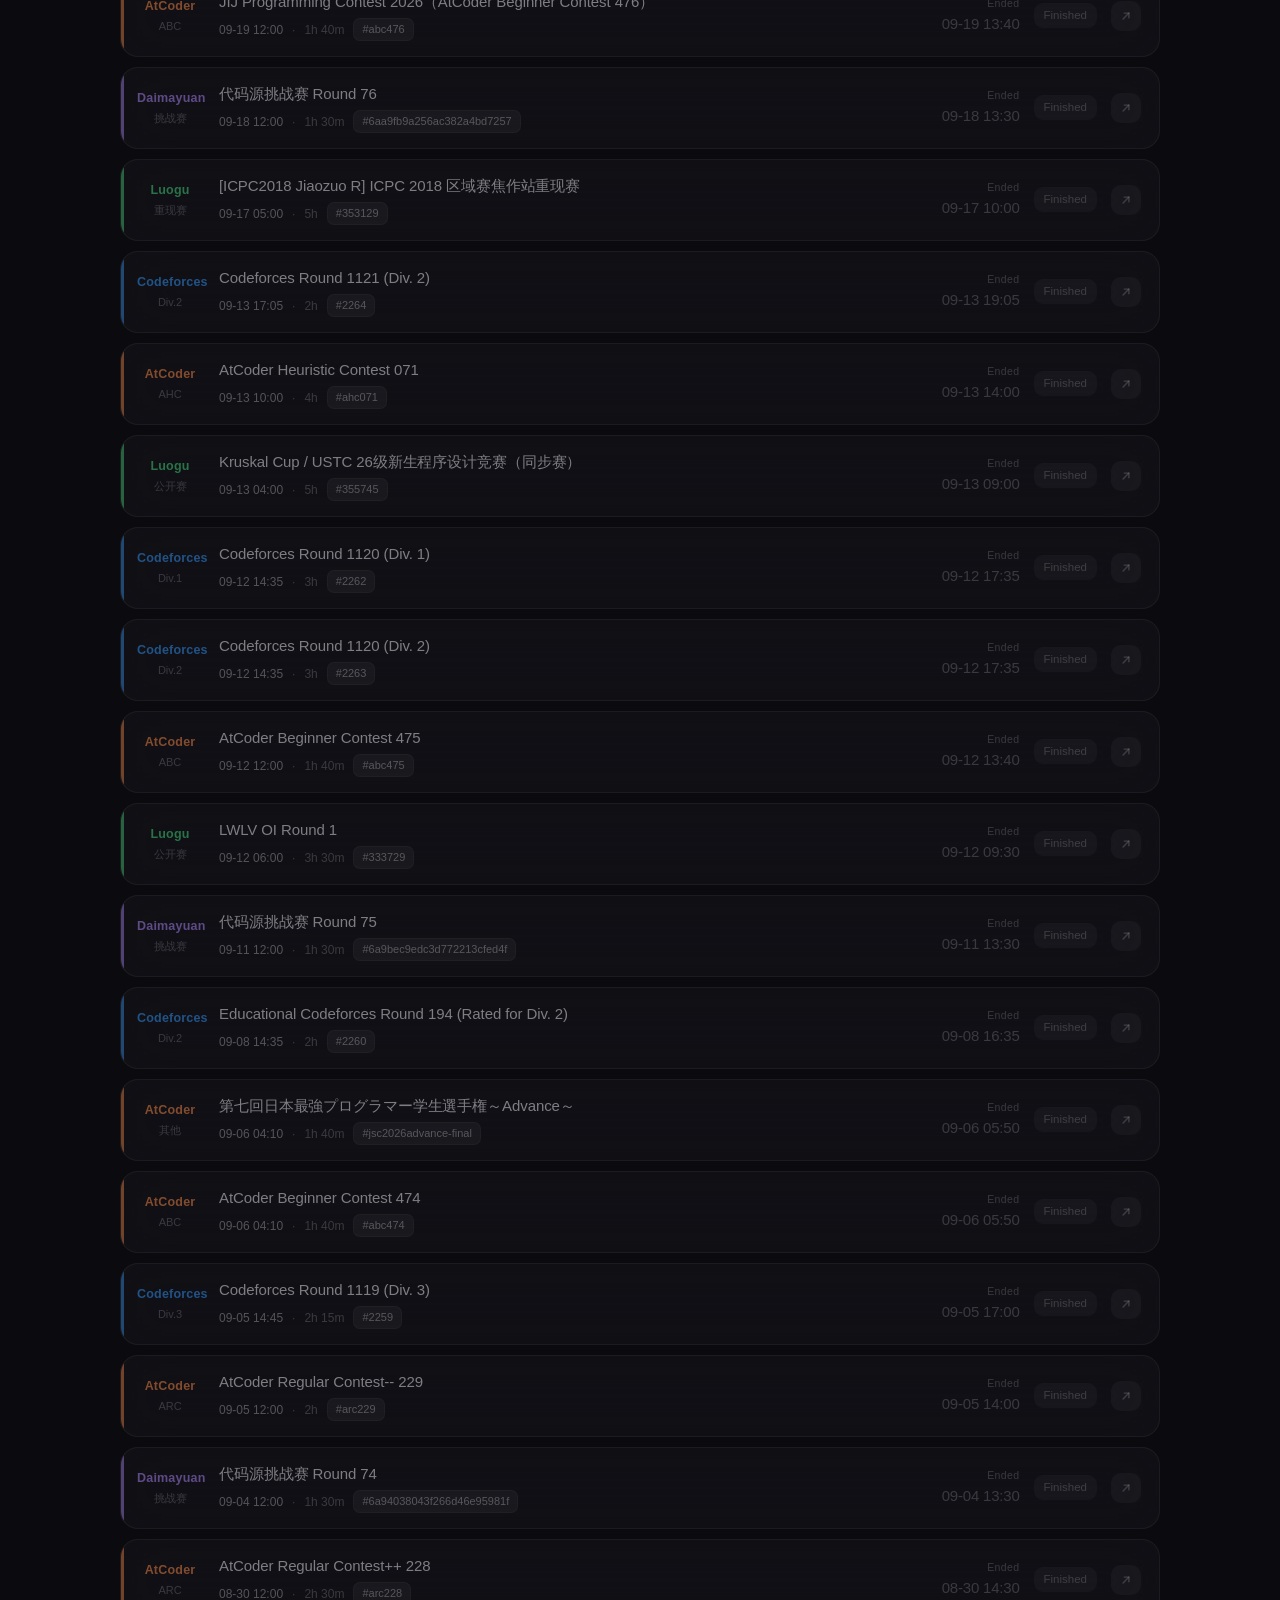
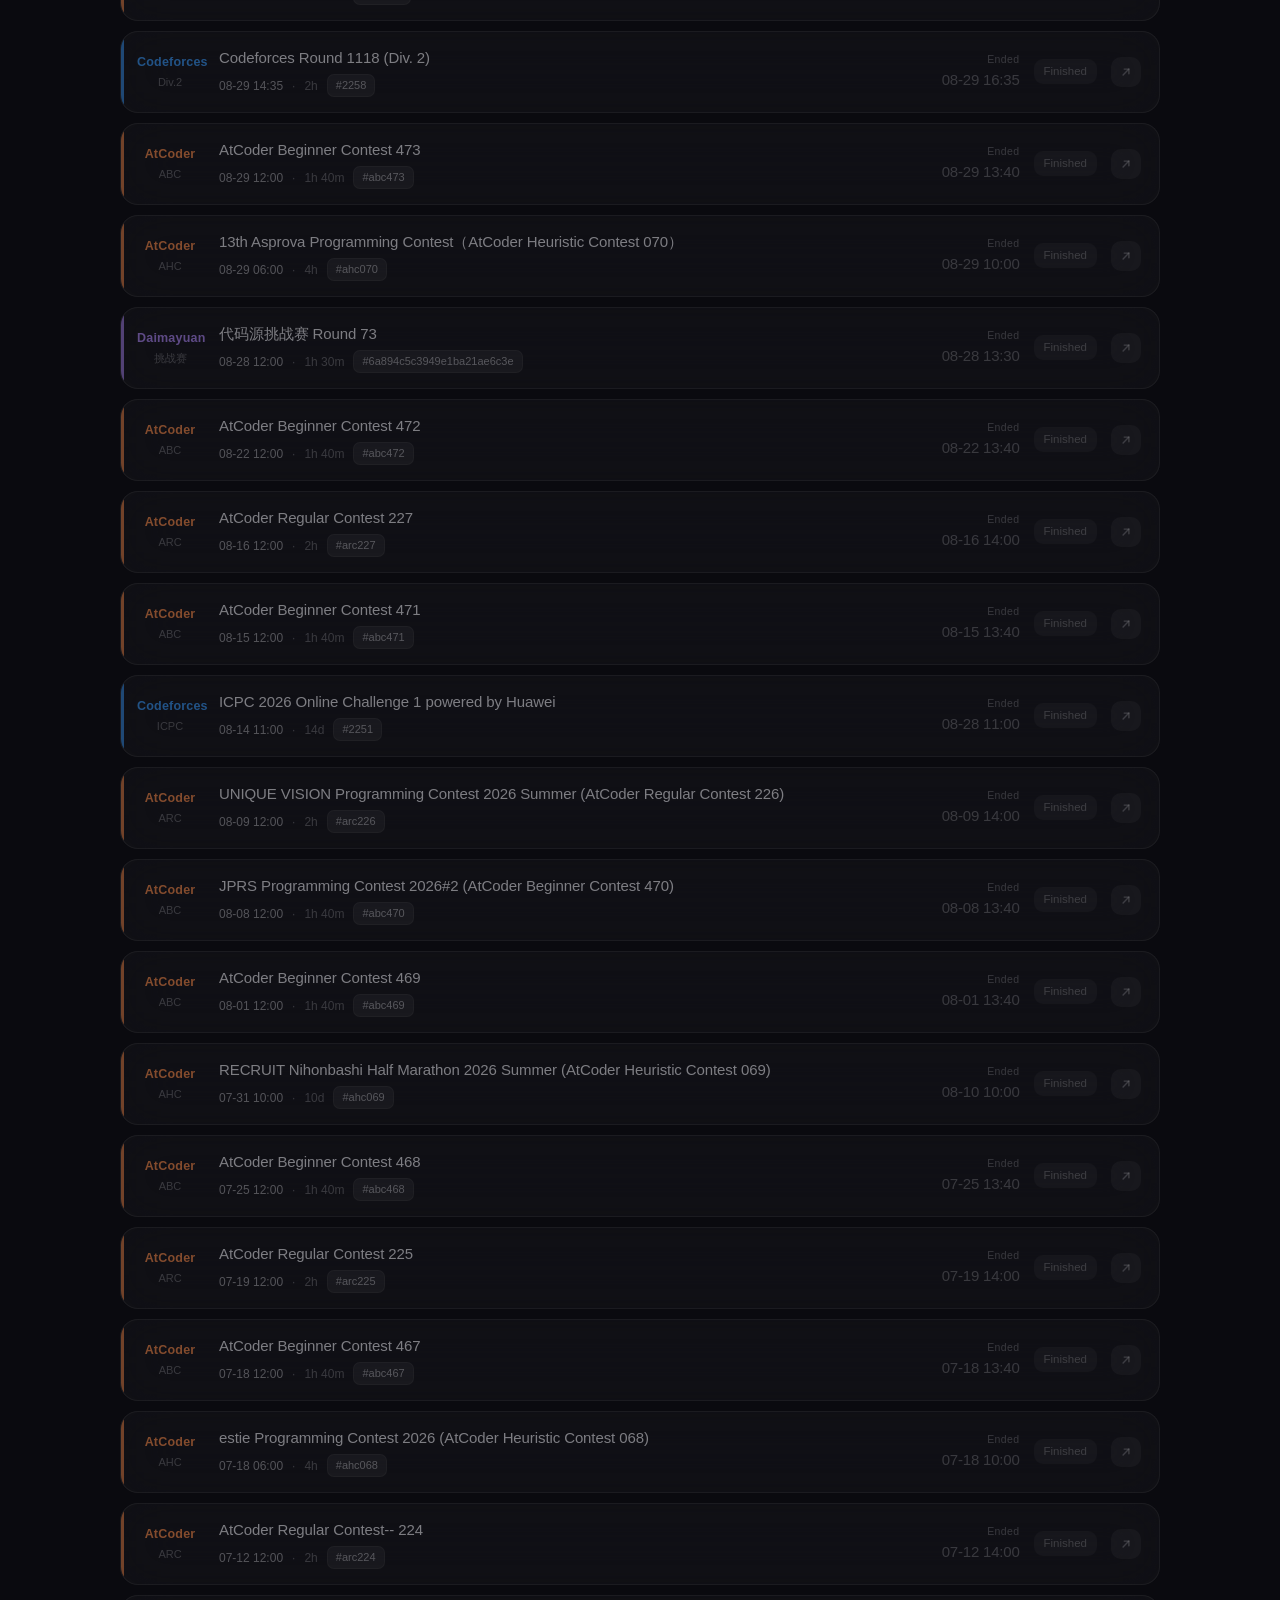
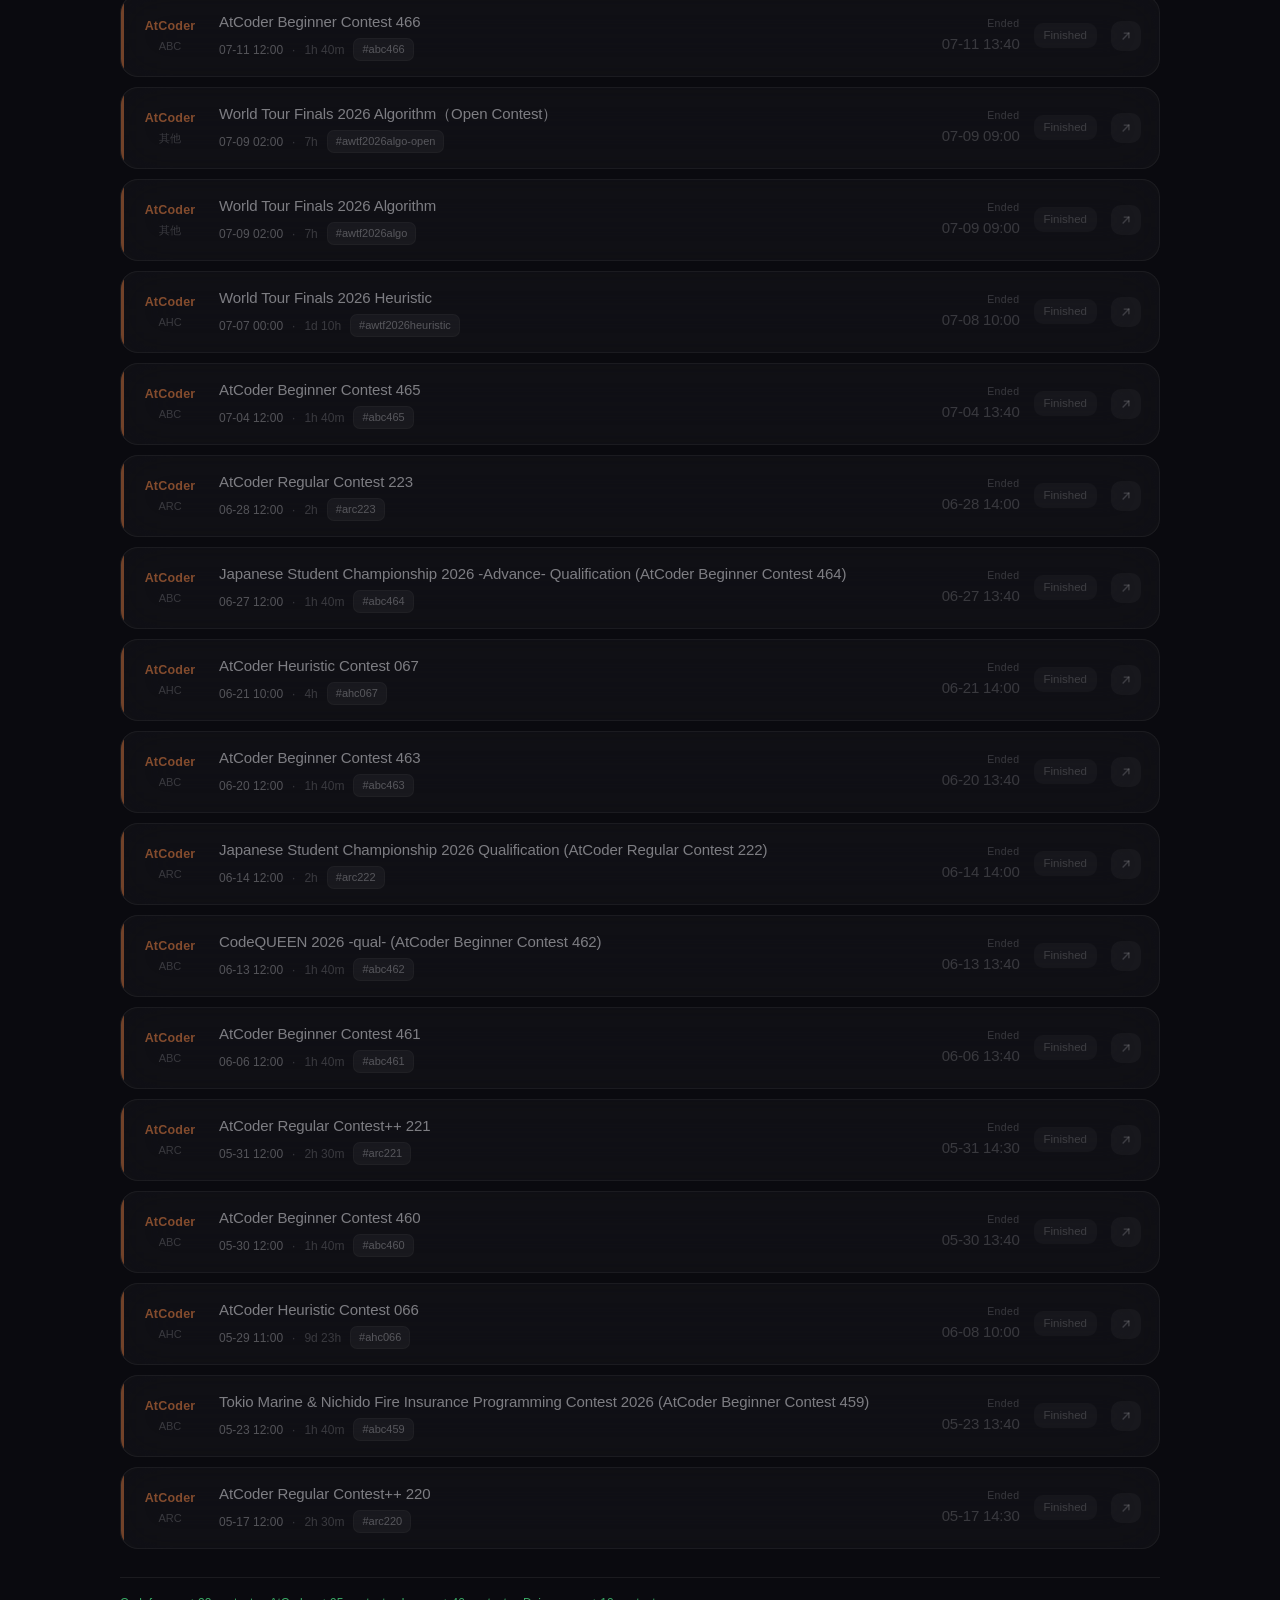
==== commit 08a7c654: "feat(ui): 中英双语切换（i18n 词典 + 中/EN 按钮） - 新增 static/i18n.js / docs/i18n.js：zh/en 双词典、t()/plural()、localS" ====
--- a/docs/index.html
+++ b/docs/index.html
@@ -3,7 +3,7 @@
 <head>
 <meta charset="UTF-8">
 <meta name="viewport" content="width=device-width, initial-scale=1, maximum-scale=1">
-<title>Contest Hub · Demo（Codeforces / AtCoder / 洛谷 / 代码源 比赛一览）</title>
+<title data-i18n="doc.title.demo">Contest Hub · Demo（Codeforces / AtCoder / 洛谷 / 代码源 比赛一览）</title>
 <link rel="stylesheet" href="style.css">
 </head>
 <body>
@@ -17,21 +17,27 @@
       </div>
       <div class="title-wrap">
         <h1>Contest Hub <span class="demo-tag">Demo</span></h1>
-        <p class="sub">Codeforces · AtCoder · 洛谷 · 代码源 比赛集中看板</p>
+        <p class="sub" data-i18n="brand.sub">Codeforces · AtCoder · 洛谷 · 代码源 比赛集中看板</p>
       </div>
     </div>
     <div class="hd-right">
-      <div class="updated">数据快照 · <span id="updated">—</span></div>
+      <div class="updated"><span data-i18n="snapshot">数据快照</span> · <span id="updated">—</span></div>
+      <button id="lang" class="btn-lang" data-i18n-title="lang.t" title="切换为英文">
+        <svg viewBox="0 0 24 24" width="15" height="15" fill="none" stroke="currentColor" stroke-width="2" stroke-linecap="round">
+          <circle cx="12" cy="12" r="9"/><path d="M3 12h18"/><path d="M12 3a15 15 0 0 1 0 18a15 15 0 0 1 0-18"/>
+        </svg>
+        <span data-i18n="lang.switch">EN</span>
+      </button>
       <a class="btn-refresh" href="https://github.com/yueliangeruanshi/contest-hub" target="_blank" rel="noopener">
         <svg viewBox="0 0 24 24" width="15" height="15" fill="currentColor">
           <path d="M12 .3a12 12 0 0 0-3.8 23.4c.6.1.8-.3.8-.6v-2c-3.3.7-4-1.6-4-1.6-.6-1.4-1.4-1.8-1.4-1.8-1-.7 0-.7 0-.7 1.2 0 1.9 1.2 1.9 1.2 1 1.8 2.8 1.3 3.5 1 0-.8.4-1.3.7-1.6-2.7-.3-5.5-1.3-5.5-6 0-1.2.5-2.3 1.2-3.1-.1-.4-.5-1.6.1-3.2 0 0 1-.3 3.3 1.2a11.5 11.5 0 0 1 6 0C17.3 4.7 18.3 5 18.3 5c.6 1.6.2 2.8.1 3.2a4.5 4.5 0 0 1 1.2 3.1c0 4.7-2.8 5.7-5.5 6 .4.4.7 1 .7 2v3c0 .3.2.7.8.6A12 12 0 0 0 12 .3"/>
         </svg>
-        <span>源码</span>
+        <span data-i18n="source">源码</span>
       </a>
     </div>
   </header>
 
-  <div class="notice">
+  <div class="notice" data-i18n-html="notice.demo">
     <strong>静态演示版</strong> · 数据为由 GitHub Actions 定时抓取的快照，<b>每 6 小时自动更新</b>，倒计时仍然实时。
     想要实时拉取数据，请把仓库 clone 到本地运行 <code>python server.py</code>。
   </div>
@@ -45,7 +51,7 @@
         <svg viewBox="0 0 24 24" width="15" height="15" fill="none" stroke="currentColor" stroke-width="2.2" stroke-linecap="round">
           <circle cx="11" cy="11" r="7"/><path d="M20 20l-3.5-3.5"/>
         </svg>
-        <input id="search" type="text" placeholder="搜索比赛名称 / 编号…" autocomplete="off">
+        <input id="search" type="text" data-i18n-ph="search.ph" placeholder="搜索比赛名称 / 编号…" autocomplete="off">
       </div>
       <div class="tabs" id="statusTabs"></div>
     </div>
@@ -55,10 +61,11 @@
 
   <footer class="ft">
     <span id="srcStatus"></span>
-    <span class="tip">数据源：Codeforces API · AtCoder 官方列表 / AtCoder Problems · 洛谷比赛列表页</span>
+    <span class="tip" data-i18n="foot.tip.demo">数据源：Codeforces API · AtCoder 官方列表 / AtCoder Problems · 洛谷比赛页 · 代码源</span>
   </footer>
 </div>
 
+<script src="i18n.js"></script>
 <script src="app.js"></script>
 </body>
 </html>
--- a/docs/style.css
+++ b/docs/style.css
@@ -62,6 +62,17 @@
 .btn-refresh.spin svg{animation:spin .8s linear infinite}
 @keyframes spin{to{transform:rotate(360deg)}}
 
+/* 语言切换（中 / EN） */
+.btn-lang{
+  display:flex;align-items:center;gap:6px;cursor:pointer;
+  background:rgba(255,255,255,.08);border:1px solid var(--line);color:var(--tx);
+  padding:8px 12px;border-radius:12px;font-size:13px;font-family:inherit;
+  backdrop-filter:blur(20px);transition:all .35s var(--ease);
+}
+.btn-lang span{min-width:22px;text-align:center;font-weight:600;letter-spacing:.2px}
+.btn-lang:hover{background:rgba(255,255,255,.15);transform:translateY(-1px)}
+.btn-lang:active{transform:scale(.96)}
+
 /* demo-only */
 .demo-tag{
   display:inline-block;vertical-align:middle;margin-left:8px;padding:2px 9px;border-radius:8px;
